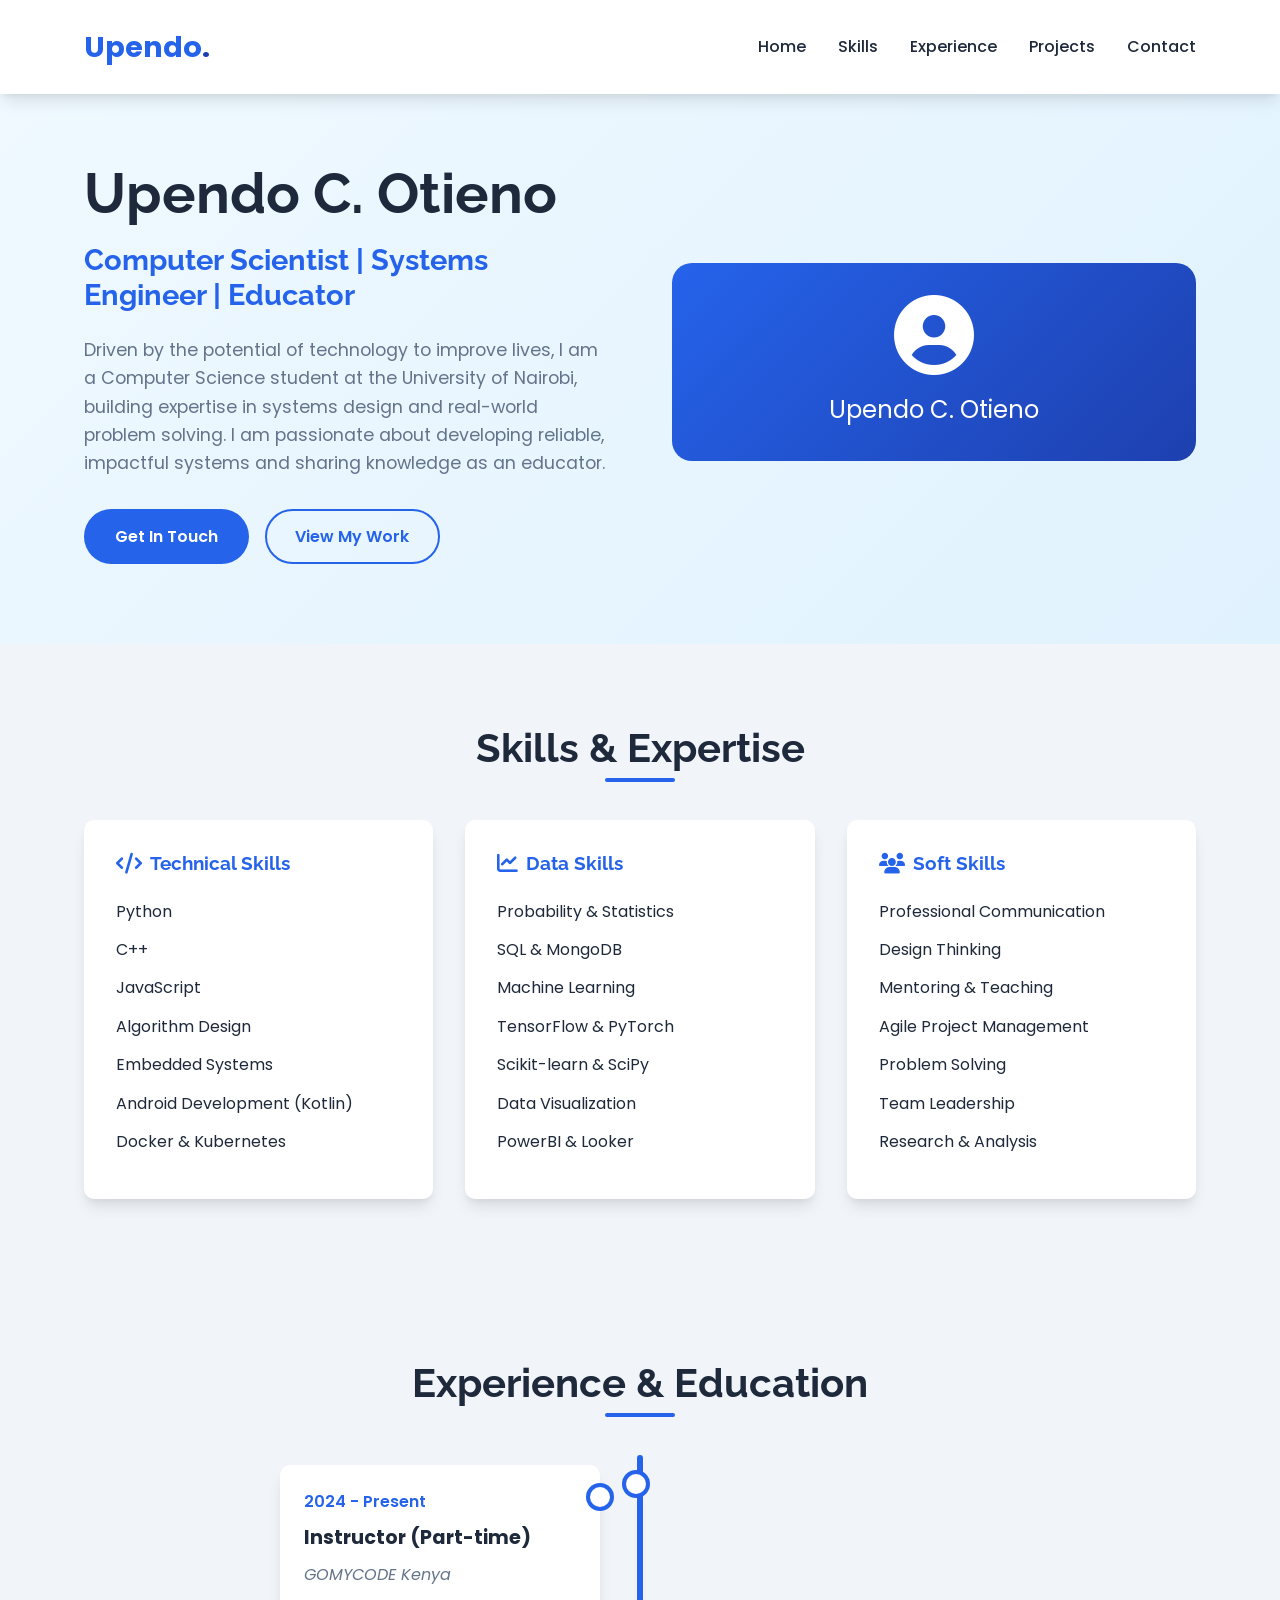
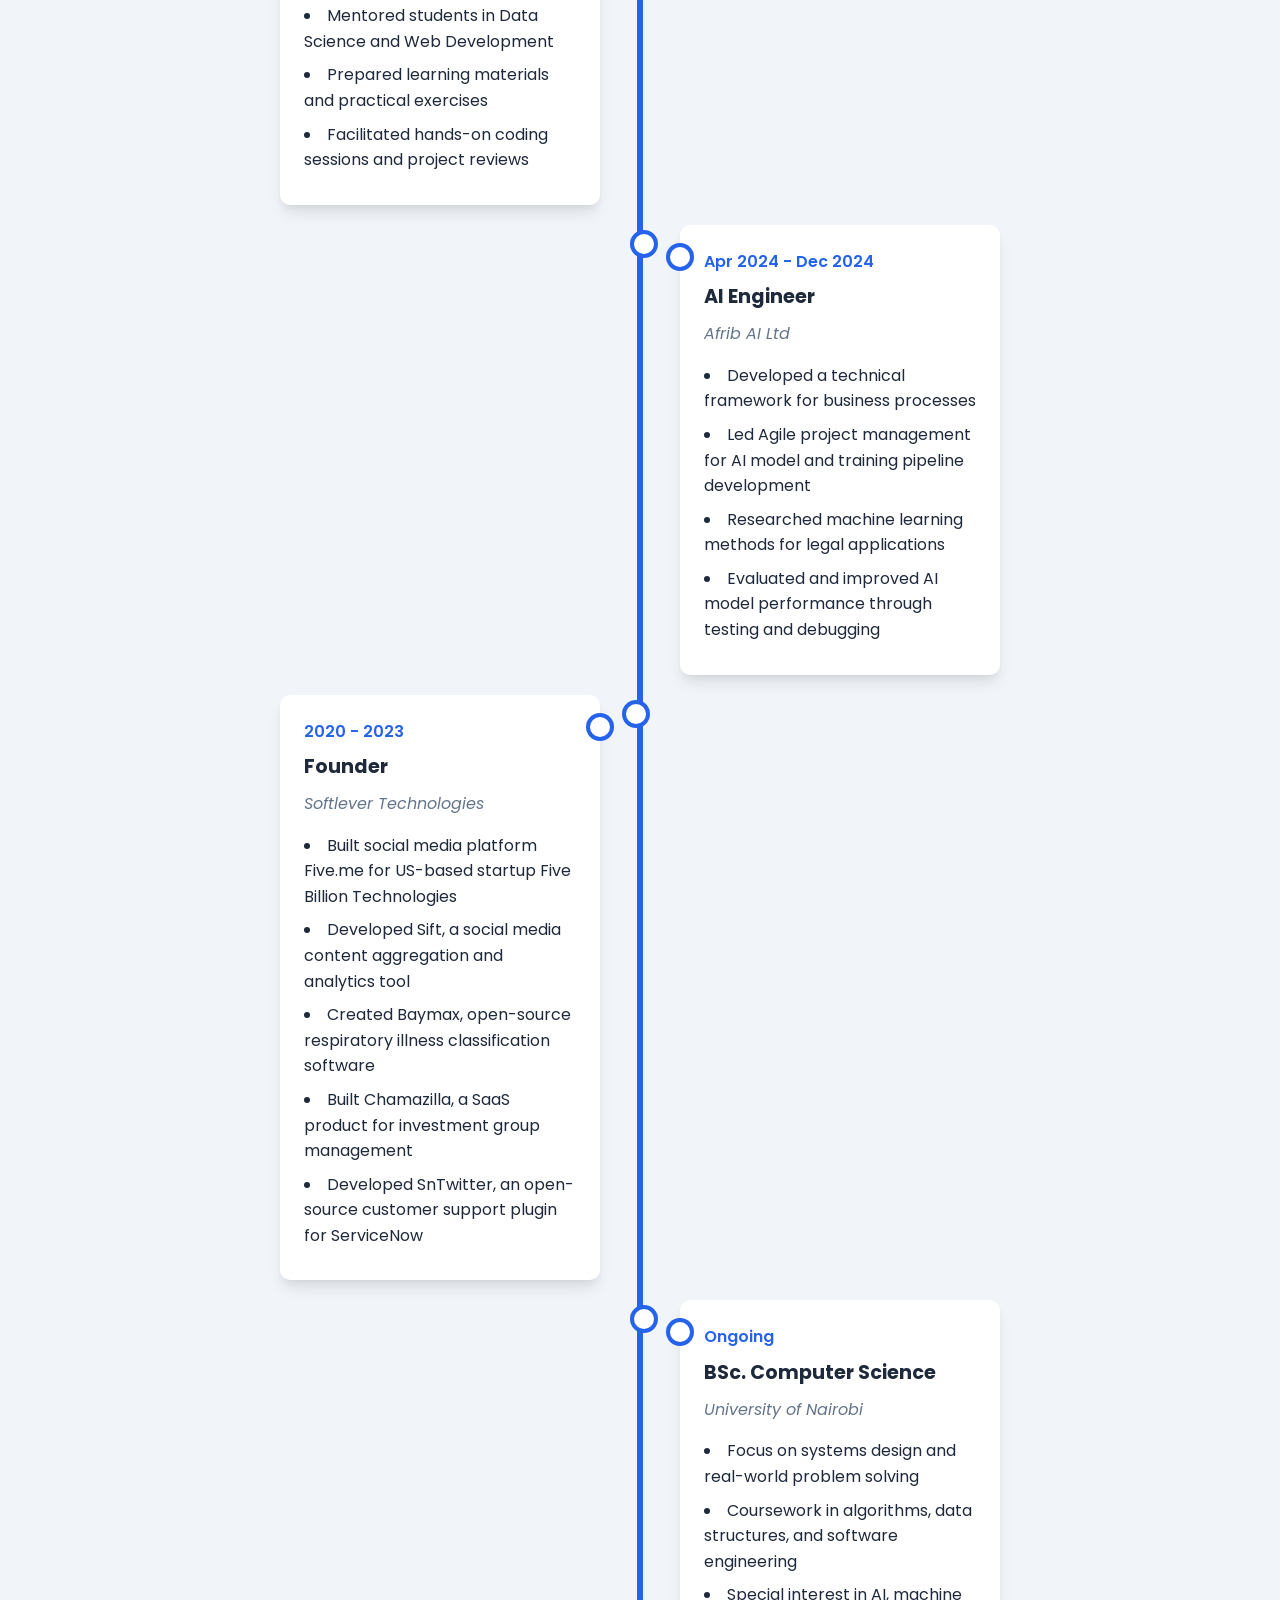
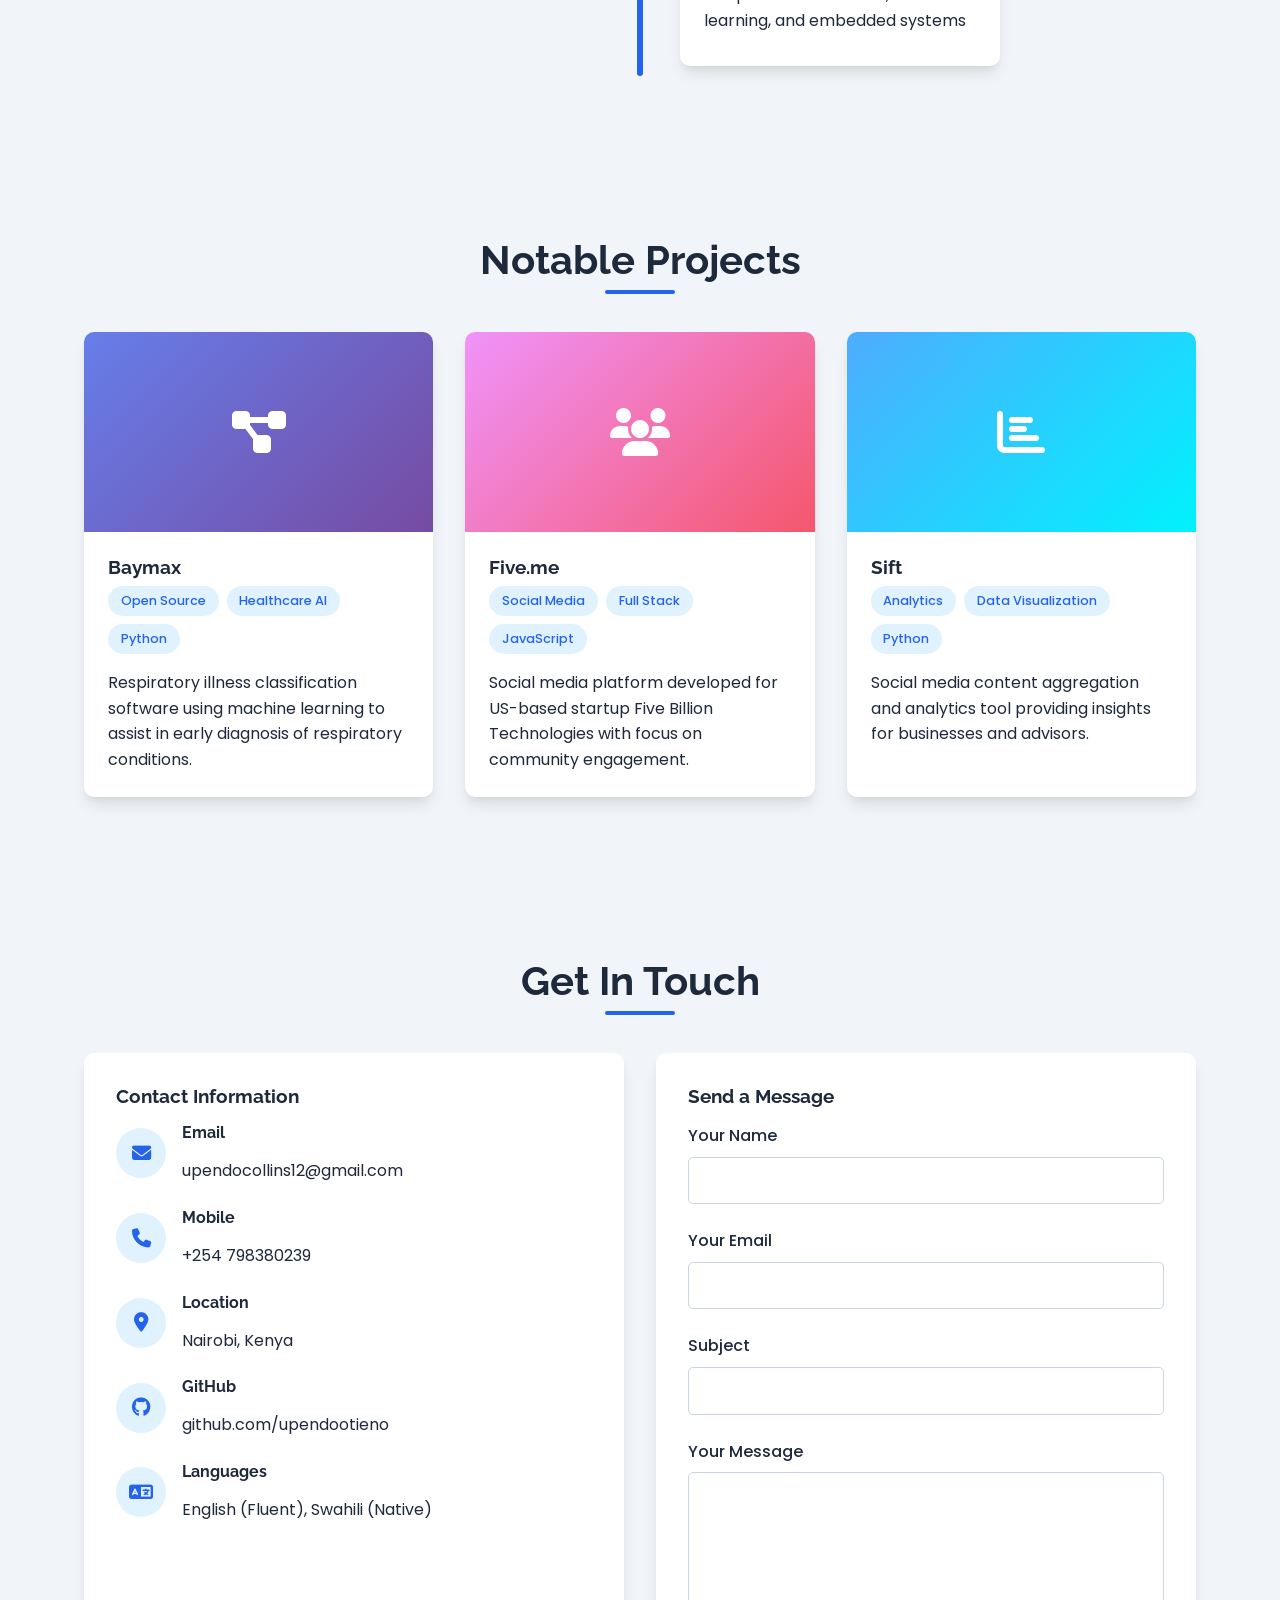
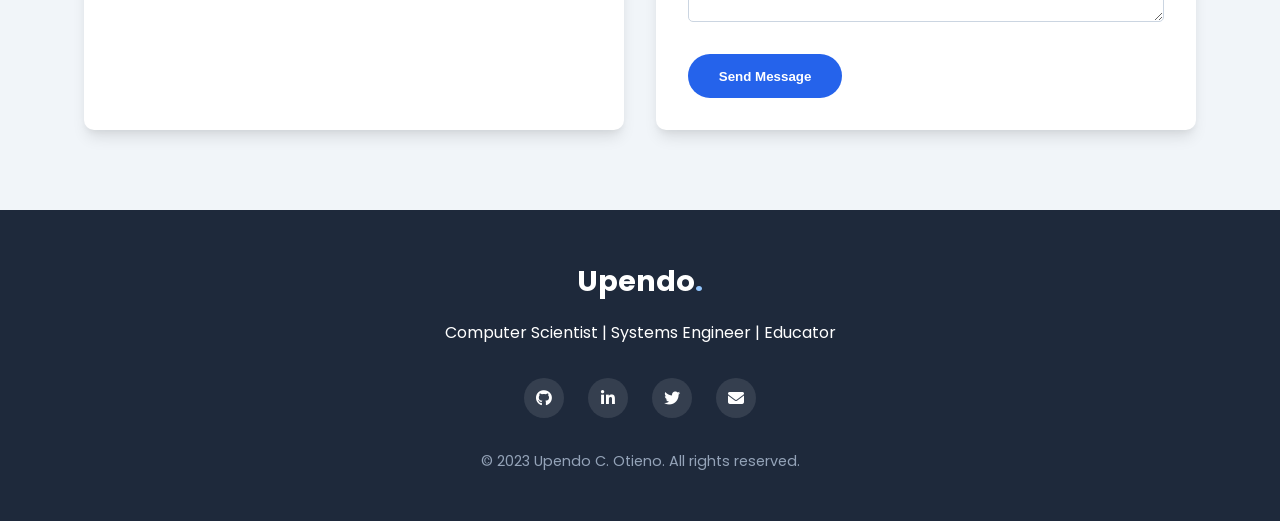
==== index.html @ 159f57a4 "added html, css, js" ====
<!DOCTYPE html>
<html lang="en">
<head>
    <meta charset="UTF-8">
    <meta name="viewport" content="width=device-width, initial-scale=1.0">
    <title>Upendo C. Otieno | Portfolio</title>
    <link rel="stylesheet" href="https://cdnjs.cloudflare.com/ajax/libs/font-awesome/6.4.0/css/all.min.css">
    <link href="https://fonts.googleapis.com/css2?family=Poppins:wght@300;400;500;600;700&family=Raleway:wght@400;500;700&display=swap" rel="stylesheet">
    <style>
        :root {
            --primary-color: #2563eb;
            --secondary-color: #1e40af;
            --accent-color: #3b82f6;
            --dark-color: #1e293b;
            --light-color: #f8fafc;
            --gray-color: #64748b;
            --success-color: #10b981;
            --shadow: 0 10px 15px -3px rgba(0, 0, 0, 0.1), 0 4px 6px -2px rgba(0, 0, 0, 0.05);
            --transition: all 0.3s ease;
        }
        
        * {
            margin: 0;
            padding: 0;
            box-sizing: border-box;
        }
        
        html {
            scroll-behavior: smooth;
        }
        
        body {
            font-family: 'Poppins', sans-serif;
            line-height: 1.6;
            color: var(--dark-color);
            background-color: #f1f5f9;
        }
        
        h1, h2, h3, h4 {
            font-family: 'Raleway', sans-serif;
            font-weight: 700;
            line-height: 1.2;
            margin-bottom: 1rem;
        }
        
        .container {
            width: 90%;
            max-width: 1200px;
            margin: 0 auto;
            padding: 0 20px;
        }
        
        /* Header & Navigation */
        header {
            background-color: white;
            box-shadow: var(--shadow);
            position: fixed;
            width: 100%;
            top: 0;
            z-index: 1000;
        }
        
        nav {
            display: flex;
            justify-content: space-between;
            align-items: center;
            padding: 1.5rem 0;
        }
        
        .logo {
            font-size: 1.8rem;
            font-weight: 700;
            color: var(--primary-color);
        }
        
        .logo span {
            color: var(--secondary-color);
        }
        
        .nav-links {
            display: flex;
            list-style: none;
        }
        
        .nav-links li {
            margin-left: 2rem;
        }
        
        .nav-links a {
            text-decoration: none;
            color: var(--dark-color);
            font-weight: 500;
            transition: var(--transition);
            position: relative;
        }
        
        .nav-links a:hover {
            color: var(--primary-color);
        }
        
        .nav-links a::after {
            content: '';
            position: absolute;
            width: 0;
            height: 2px;
            background: var(--primary-color);
            left: 0;
            bottom: -5px;
            transition: var(--transition);
        }
        
        .nav-links a:hover::after {
            width: 100%;
        }
        
        .mobile-menu-btn {
            display: none;
            font-size: 1.5rem;
            background: none;
            border: none;
            color: var(--dark-color);
            cursor: pointer;
        }
        
        /* Hero Section */
        .hero {
            padding: 10rem 0 5rem;
            background: linear-gradient(135deg, #f0f9ff 0%, #e0f2fe 100%);
            overflow: hidden;
        }
        
        .hero-content {
            display: grid;
            grid-template-columns: 1fr 1fr;
            gap: 4rem;
            align-items: center;
        }
        
        .hero-text h1 {
            font-size: 3.5rem;
            margin-bottom: 1rem;
            color: var(--dark-color);
        }
        
        .hero-text h2 {
            font-size: 1.8rem;
            color: var(--primary-color);
            margin-bottom: 1.5rem;
        }
        
        .hero-text p {
            font-size: 1.1rem;
            color: var(--gray-color);
            margin-bottom: 2rem;
        }
        
        .hero-image {
            position: relative;
        }
        
        .hero-image img {
            width: 100%;
            border-radius: 20px;
            box-shadow: var(--shadow);
        }
        
        .cta-buttons {
            display: flex;
            gap: 1rem;
            margin-top: 2rem;
        }
        
        .btn {
            display: inline-block;
            padding: 0.8rem 1.8rem;
            border-radius: 50px;
            font-weight: 600;
            text-decoration: none;
            transition: var(--transition);
            border: 2px solid transparent;
            cursor: pointer;
        }
        
        .btn-primary {
            background-color: var(--primary-color);
            color: white;
        }
        
        .btn-primary:hover {
            background-color: var(--secondary-color);
            transform: translateY(-3px);
            box-shadow: var(--shadow);
        }
        
        .btn-outline {
            background-color: transparent;
            color: var(--primary-color);
            border-color: var(--primary-color);
        }
        
        .btn-outline:hover {
            background-color: var(--primary-color);
            color: white;
            transform: translateY(-3px);
            box-shadow: var(--shadow);
        }
        
        /* Sections */
        section {
            padding: 5rem 0;
        }
        
        .section-title {
            text-align: center;
            margin-bottom: 3rem;
            font-size: 2.5rem;
            color: var(--dark-color);
            position: relative;
        }
        
        .section-title::after {
            content: '';
            position: absolute;
            width: 70px;
            height: 4px;
            background: var(--primary-color);
            bottom: -10px;
            left: 50%;
            transform: translateX(-50%);
            border-radius: 2px;
        }
        
        /* Skills Section */
        .skills-container {
            display: grid;
            grid-template-columns: repeat(auto-fill, minmax(300px, 1fr));
            gap: 2rem;
        }
        
        .skill-category {
            background-color: white;
            border-radius: 10px;
            padding: 2rem;
            box-shadow: var(--shadow);
            transition: var(--transition);
        }
        
        .skill-category:hover {
            transform: translateY(-10px);
        }
        
        .skill-category h3 {
            color: var(--primary-color);
            margin-bottom: 1.5rem;
            display: flex;
            align-items: center;
            gap: 0.5rem;
        }
        
        .skill-category h3 i {
            font-size: 1.3rem;
        }
        
        .skill-list {
            list-style: none;
        }
        
        .skill-list li {
            margin-bottom: 0.8rem;
            display: flex;
            align-items: center;
            gap: 0.5rem;
        }
        
        .skill-list li i {
            color: var(--success-color);
        }
        
        .skill-bar {
            height: 8px;
            background-color: #e2e8f0;
            border-radius: 4px;
            margin-top: 0.3rem;
            overflow: hidden;
        }
        
        .skill-progress {
            height: 100%;
            background-color: var(--primary-color);
            border-radius: 4px;
        }
        
        /* Experience & Education */
        .timeline {
            position: relative;
            max-width: 800px;
            margin: 0 auto;
        }
        
        .timeline::after {
            content: '';
            position: absolute;
            width: 6px;
            background-color: var(--primary-color);
            top: 0;
            bottom: 0;
            left: 50%;
            margin-left: -3px;
            border-radius: 3px;
        }
        
        .timeline-item {
            padding: 10px 40px;
            position: relative;
            width: 50%;
            box-sizing: border-box;
        }
        
        .timeline-item:nth-child(odd) {
            left: 0;
        }
        
        .timeline-item:nth-child(even) {
            left: 50%;
        }
        
        .timeline-content {
            padding: 1.5rem;
            background-color: white;
            border-radius: 10px;
            box-shadow: var(--shadow);
            position: relative;
        }
        
        .timeline-content::after {
            content: '';
            position: absolute;
            width: 20px;
            height: 20px;
            right: -10px;
            background-color: white;
            top: 22px;
            border-radius: 50%;
            z-index: 1;
            box-shadow: 0 0 0 4px var(--primary-color);
        }
        
        .timeline-item:nth-child(even) .timeline-content::after {
            left: -10px;
            right: auto;
        }
        
        .timeline-item::after {
            content: '';
            position: absolute;
            width: 20px;
            height: 20px;
            background-color: white;
            border: 4px solid var(--primary-color);
            border-radius: 50%;
            top: 15px;
            z-index: 1;
        }
        
        .timeline-item:nth-child(odd)::after {
            right: -10px;
        }
        
        .timeline-item:nth-child(even)::after {
            left: -10px;
        }
        
        .timeline-date {
            font-weight: 600;
            color: var(--primary-color);
            margin-bottom: 0.5rem;
        }
        
        .timeline-role {
            font-weight: 700;
            font-size: 1.2rem;
            margin-bottom: 0.5rem;
        }
        
        .timeline-company {
            color: var(--gray-color);
            margin-bottom: 1rem;
            font-style: italic;
        }
        
        .timeline-description {
            list-style-position: inside;
        }
        
        .timeline-description li {
            margin-bottom: 0.5rem;
        }
        
        /* Projects Section */
        .projects-container {
            display: grid;
            grid-template-columns: repeat(auto-fill, minmax(300px, 1fr));
            gap: 2rem;
        }
        
        .project-card {
            background-color: white;
            border-radius: 10px;
            overflow: hidden;
            box-shadow: var(--shadow);
            transition: var(--transition);
        }
        
        .project-card:hover {
            transform: translateY(-10px);
        }
        
        .project-image {
            height: 200px;
            background-color: var(--primary-color);
            display: flex;
            align-items: center;
            justify-content: center;
            color: white;
            font-size: 3rem;
        }
        
        .project-info {
            padding: 1.5rem;
        }
        
        .project-info h3 {
            color: var(--dark-color);
            margin-bottom: 0.5rem;
        }
        
        .project-tags {
            display: flex;
            flex-wrap: wrap;
            gap: 0.5rem;
            margin-bottom: 1rem;
        }
        
        .project-tag {
            background-color: #e0f2fe;
            color: var(--primary-color);
            padding: 0.3rem 0.8rem;
            border-radius: 20px;
            font-size: 0.8rem;
            font-weight: 500;
        }
        
        /* Contact Section */
        .contact-container {
            display: grid;
            grid-template-columns: repeat(auto-fit, minmax(250px, 1fr));
            gap: 2rem;
        }
        
        .contact-info {
            background-color: white;
            border-radius: 10px;
            padding: 2rem;
            box-shadow: var(--shadow);
        }
        
        .contact-item {
            display: flex;
            align-items: center;
            gap: 1rem;
            margin-bottom: 1.5rem;
        }
        
        .contact-icon {
            width: 50px;
            height: 50px;
            background-color: #e0f2fe;
            border-radius: 50%;
            display: flex;
            align-items: center;
            justify-content: center;
            color: var(--primary-color);
            font-size: 1.2rem;
        }
        
        .contact-form {
            background-color: white;
            border-radius: 10px;
            padding: 2rem;
            box-shadow: var(--shadow);
        }
        
        .form-group {
            margin-bottom: 1.5rem;
        }
        
        .form-group label {
            display: block;
            margin-bottom: 0.5rem;
            font-weight: 500;
        }
        
        .form-group input, .form-group textarea {
            width: 100%;
            padding: 0.8rem;
            border: 1px solid #cbd5e1;
            border-radius: 5px;
            font-family: 'Poppins', sans-serif;
        }
        
        .form-group textarea {
            min-height: 150px;
            resize: vertical;
        }
        
        /* Footer */
        footer {
            background-color: var(--dark-color);
            color: white;
            padding: 3rem 0;
            text-align: center;
        }
        
        .social-links {
            display: flex;
            justify-content: center;
            gap: 1.5rem;
            margin: 2rem 0;
        }
        
        .social-links a {
            display: flex;
            align-items: center;
            justify-content: center;
            width: 40px;
            height: 40px;
            background-color: rgba(255, 255, 255, 0.1);
            border-radius: 50%;
            color: white;
            text-decoration: none;
            transition: var(--transition);
        }
        
        .social-links a:hover {
            background-color: var(--primary-color);
            transform: translateY(-3px);
        }
        
        .copyright {
            color: #94a3b8;
            font-size: 0.9rem;
        }
        
        /* Responsive Design */
        @media (max-width: 992px) {
            .hero-content {
                grid-template-columns: 1fr;
                text-align: center;
            }
            
            .hero-text h1 {
                font-size: 2.8rem;
            }
            
            .timeline::after {
                left: 31px;
            }
            
            .timeline-item {
                width: 100%;
                padding-left: 70px;
                padding-right: 25px;
            }
            
            .timeline-item:nth-child(even) {
                left: 0;
            }
            
            .timeline-item::after {
                left: 20px;
            }
            
            .timeline-item:nth-child(odd)::after, 
            .timeline-item:nth-child(even)::after {
                left: 20px;
            }
            
            .timeline-content::after {
                left: -10px;
                right: auto;
            }
        }
        
        @media (max-width: 768px) {
            .nav-links {
                position: fixed;
                top: 70px;
                left: -100%;
                width: 100%;
                flex-direction: column;
                background-color: white;
                text-align: center;
                transition: var(--transition);
                box-shadow: var(--shadow);
                padding: 2rem 0;
            }
            
            .nav-links.active {
                left: 0;
            }
            
            .nav-links li {
                margin: 1rem 0;
            }
            
            .mobile-menu-btn {
                display: block;
            }
            
            .hero-text h1 {
                font-size: 2.2rem;
            }
            
            .hero-text h2 {
                font-size: 1.5rem;
            }
            
            .section-title {
                font-size: 2rem;
            }
            
            .cta-buttons {
                flex-direction: column;
                align-items: center;
            }
            
            .btn {
                width: 100%;
                max-width: 250px;
                text-align: center;
            }
        }
        
        @media (max-width: 576px) {
            .hero {
                padding: 8rem 0 3rem;
            }
            
            section {
                padding: 3rem 0;
            }
        }
    </style>
</head>
<body>
    <!-- Header & Navigation -->
    <header>
        <div class="container">
            <nav>
                <div class="logo">Upendo<span>.</span></div>
                <ul class="nav-links">
                    <li><a href="#home">Home</a></li>
                    <li><a href="#skills">Skills</a></li>
                    <li><a href="#experience">Experience</a></li>
                    <li><a href="#projects">Projects</a></li>
                    <li><a href="#contact">Contact</a></li>
                </ul>
                <button class="mobile-menu-btn">
                    <i class="fas fa-bars"></i>
                </button>
            </nav>
        </div>
    </header>

    <!-- Hero Section -->
    <section id="home" class="hero">
        <div class="container">
            <div class="hero-content">
                <div class="hero-text">
                    <h1>Upendo C. Otieno</h1>
                    <h2>Computer Scientist | Systems Engineer | Educator</h2>
                    <p>Driven by the potential of technology to improve lives, I am a Computer Science student at the University of Nairobi, building expertise in systems design and real-world problem solving. I am passionate about developing reliable, impactful systems and sharing knowledge as an educator.</p>
                    <div class="cta-buttons">
                        <a href="#contact" class="btn btn-primary">Get In Touch</a>
                        <a href="#projects" class="btn btn-outline">View My Work</a>
                    </div>
                </div>
                <div class="hero-image">
                    <!-- Placeholder for profile image - in a real site, you'd add your photo here -->
                    <div style="background: linear-gradient(135deg, var(--primary-color), var(--secondary-color)); height: 100%; border-radius: 20px; display: flex; align-items: center; justify-content: center; color: white; font-size: 1.5rem;">
                        <div style="text-align: center; padding: 2rem;">
                            <i class="fas fa-user-circle" style="font-size: 5rem; margin-bottom: 1rem;"></i>
                            <p>Upendo C. Otieno</p>
                        </div>
                    </div>
                </div>
            </div>
        </div>
    </section>

    <!-- Skills Section -->
    <section id="skills" class="skills">
        <div class="container">
            <h2 class="section-title">Skills & Expertise</h2>
            <div class="skills-container">
                <div class="skill-category">
                    <h3><i class="fas fa-code"></i> Technical Skills</h3>
                    <ul class="skill-list">
                        <li>Python <div class="skill-bar"><div class="skill-progress" style="width: 95%"></div></div></li>
                        <li>C++ <div class="skill-bar"><div class="skill-progress" style="width: 90%"></div></div></li>
                        <li>JavaScript <div class="skill-bar"><div class="skill-progress" style="width: 85%"></div></div></li>
                        <li>Algorithm Design <div class="skill-bar"><div class="skill-progress" style="width: 92%"></div></div></li>
                        <li>Embedded Systems <div class="skill-bar"><div class="skill-progress" style="width: 88%"></div></div></li>
                        <li>Android Development (Kotlin) <div class="skill-bar"><div class="skill-progress" style="width: 80%"></div></div></li>
                        <li>Docker & Kubernetes <div class="skill-bar"><div class="skill-progress" style="width: 85%"></div></div></li>
                    </ul>
                </div>
                <div class="skill-category">
                    <h3><i class="fas fa-chart-line"></i> Data Skills</h3>
                    <ul class="skill-list">
                        <li>Probability & Statistics <div class="skill-bar"><div class="skill-progress" style="width: 90%"></div></div></li>
                        <li>SQL & MongoDB <div class="skill-bar"><div class="skill-progress" style="width: 92%"></div></div></li>
                        <li>Machine Learning <div class="skill-bar"><div class="skill-progress" style="width: 88%"></div></div></li>
                        <li>TensorFlow & PyTorch <div class="skill-bar"><div class="skill-progress" style="width: 85%"></div></div></li>
                        <li>Scikit-learn & SciPy <div class="skill-bar"><div class="skill-progress" style="width: 90%"></div></div></li>
                        <li>Data Visualization <div class="skill-bar"><div class="skill-progress" style="width: 87%"></div></div></li>
                        <li>PowerBI & Looker <div class="skill-bar"><div class="skill-progress" style="width: 82%"></div></div></li>
                    </ul>
                </div>
                <div class="skill-category">
                    <h3><i class="fas fa-users"></i> Soft Skills</h3>
                    <ul class="skill-list">
                        <li>Professional Communication <div class="skill-bar"><div class="skill-progress" style="width: 95%"></div></div></li>
                        <li>Design Thinking <div class="skill-bar"><div class="skill-progress" style="width: 90%"></div></div></li>
                        <li>Mentoring & Teaching <div class="skill-bar"><div class="skill-progress" style="width: 94%"></div></div></li>
                        <li>Agile Project Management <div class="skill-bar"><div class="skill-progress" style="width: 88%"></div></div></li>
                        <li>Problem Solving <div class="skill-bar"><div class="skill-progress" style="width: 96%"></div></div></li>
                        <li>Team Leadership <div class="skill-bar"><div class="skill-progress" style="width: 85%"></div></div></li>
                        <li>Research & Analysis <div class="skill-bar"><div class="skill-progress" style="width: 92%"></div></div></li>
                    </ul>
                </div>
            </div>
        </div>
    </section>

    <!-- Experience Section -->
    <section id="experience" class="experience">
        <div class="container">
            <h2 class="section-title">Experience & Education</h2>
            <div class="timeline">
                <div class="timeline-item">
                    <div class="timeline-content">
                        <div class="timeline-date">2024 - Present</div>
                        <div class="timeline-role">Instructor (Part-time)</div>
                        <div class="timeline-company">GOMYCODE Kenya</div>
                        <ul class="timeline-description">
                            <li>Mentored students in Data Science and Web Development</li>
                            <li>Prepared learning materials and practical exercises</li>
                            <li>Facilitated hands-on coding sessions and project reviews</li>
                        </ul>
                    </div>
                </div>
                <div class="timeline-item">
                    <div class="timeline-content">
                        <div class="timeline-date">Apr 2024 - Dec 2024</div>
                        <div class="timeline-role">AI Engineer</div>
                        <div class="timeline-company">Afrib AI Ltd</div>
                        <ul class="timeline-description">
                            <li>Developed a technical framework for business processes</li>
                            <li>Led Agile project management for AI model and training pipeline development</li>
                            <li>Researched machine learning methods for legal applications</li>
                            <li>Evaluated and improved AI model performance through testing and debugging</li>
                        </ul>
                    </div>
                </div>
                <div class="timeline-item">
                    <div class="timeline-content">
                        <div class="timeline-date">2020 - 2023</div>
                        <div class="timeline-role">Founder</div>
                        <div class="timeline-company">Softlever Technologies</div>
                        <ul class="timeline-description">
                            <li>Built social media platform Five.me for US-based startup Five Billion Technologies</li>
                            <li>Developed Sift, a social media content aggregation and analytics tool</li>
                            <li>Created Baymax, open-source respiratory illness classification software</li>
                            <li>Built Chamazilla, a SaaS product for investment group management</li>
                            <li>Developed SnTwitter, an open-source customer support plugin for ServiceNow</li>
                        </ul>
                    </div>
                </div>
                <div class="timeline-item">
                    <div class="timeline-content">
                        <div class="timeline-date">Ongoing</div>
                        <div class="timeline-role">BSc. Computer Science</div>
                        <div class="timeline-company">University of Nairobi</div>
                        <ul class="timeline-description">
                            <li>Focus on systems design and real-world problem solving</li>
                            <li>Coursework in algorithms, data structures, and software engineering</li>
                            <li>Special interest in AI, machine learning, and embedded systems</li>
                        </ul>
                    </div>
                </div>
            </div>
        </div>
    </section>

    <!-- Projects Section -->
    <section id="projects" class="projects">
        <div class="container">
            <h2 class="section-title">Notable Projects</h2>
            <div class="projects-container">
                <div class="project-card">
                    <div class="project-image" style="background: linear-gradient(135deg, #667eea 0%, #764ba2 100%);">
                        <i class="fas fa-project-diagram"></i>
                    </div>
                    <div class="project-info">
                        <h3>Baymax</h3>
                        <div class="project-tags">
                            <span class="project-tag">Open Source</span>
                            <span class="project-tag">Healthcare AI</span>
                            <span class="project-tag">Python</span>
                        </div>
                        <p>Respiratory illness classification software using machine learning to assist in early diagnosis of respiratory conditions.</p>
                    </div>
                </div>
                <div class="project-card">
                    <div class="project-image" style="background: linear-gradient(135deg, #f093fb 0%, #f5576c 100%);">
                        <i class="fas fa-users"></i>
                    </div>
                    <div class="project-info">
                        <h3>Five.me</h3>
                        <div class="project-tags">
                            <span class="project-tag">Social Media</span>
                            <span class="project-tag">Full Stack</span>
                            <span class="project-tag">JavaScript</span>
                        </div>
                        <p>Social media platform developed for US-based startup Five Billion Technologies with focus on community engagement.</p>
                    </div>
                </div>
                <div class="project-card">
                    <div class="project-image" style="background: linear-gradient(135deg, #4facfe 0%, #00f2fe 100%);">
                        <i class="fas fa-chart-bar"></i>
                    </div>
                    <div class="project-info">
                        <h3>Sift</h3>
                        <div class="project-tags">
                            <span class="project-tag">Analytics</span>
                            <span class="project-tag">Data Visualization</span>
                            <span class="project-tag">Python</span>
                        </div>
                        <p>Social media content aggregation and analytics tool providing insights for businesses and advisors.</p>
                    </div>
                </div>
            </div>
        </div>
    </section>

    <!-- Contact Section -->
    <section id="contact" class="contact">
        <div class="container">
            <h2 class="section-title">Get In Touch</h2>
            <div class="contact-container">
                <div class="contact-info">
                    <h3>Contact Information</h3>
                    <div class="contact-item">
                        <div class="contact-icon">
                            <i class="fas fa-envelope"></i>
                        </div>
                        <div>
                            <h4>Email</h4>
                            <p>upendocollins12@gmail.com</p>
                        </div>
                    </div>
                    <div class="contact-item">
                        <div class="contact-icon">
                            <i class="fas fa-phone"></i>
                        </div>
                        <div>
                            <h4>Mobile</h4>
                            <p>+254 798380239</p>
                        </div>
                    </div>
                    <div class="contact-item">
                        <div class="contact-icon">
                            <i class="fas fa-map-marker-alt"></i>
                        </div>
                        <div>
                            <h4>Location</h4>
                            <p>Nairobi, Kenya</p>
                        </div>
                    </div>
                    <div class="contact-item">
                        <div class="contact-icon">
                            <i class="fab fa-github"></i>
                        </div>
                        <div>
                            <h4>GitHub</h4>
                            <p>github.com/upendootieno</p>
                        </div>
                    </div>
                    <div class="contact-item">
                        <div class="contact-icon">
                            <i class="fas fa-language"></i>
                        </div>
                        <div>
                            <h4>Languages</h4>
                            <p>English (Fluent), Swahili (Native)</p>
                        </div>
                    </div>
                </div>
                <div class="contact-form">
                    <h3>Send a Message</h3>
                    <form id="messageForm">
                        <div class="form-group">
                            <label for="name">Your Name</label>
                            <input type="text" id="name" required>
                        </div>
                        <div class="form-group">
                            <label for="email">Your Email</label>
                            <input type="email" id="email" required>
                        </div>
                        <div class="form-group">
                            <label for="subject">Subject</label>
                            <input type="text" id="subject" required>
                        </div>
                        <div class="form-group">
                            <label for="message">Your Message</label>
                            <textarea id="message" required></textarea>
                        </div>
                        <button type="submit" class="btn btn-primary">Send Message</button>
                    </form>
                </div>
            </div>
        </div>
    </section>

    <!-- Footer -->
    <footer>
        <div class="container">
            <div class="logo" style="color: white; margin-bottom: 1rem;">Upendo<span style="color: #93c5fd;">.</span></div>
            <p>Computer Scientist | Systems Engineer | Educator</p>
            <div class="social-links">
                <a href="https://github.com/upendootieno" target="_blank"><i class="fab fa-github"></i></a>
                <a href="#" target="_blank"><i class="fab fa-linkedin-in"></i></a>
                <a href="#" target="_blank"><i class="fab fa-twitter"></i></a>
                <a href="mailto:upendocollins12@gmail.com"><i class="fas fa-envelope"></i></a>
            </div>
            <p class="copyright">&copy; 2023 Upendo C. Otieno. All rights reserved.</p>
        </div>
    </footer>

    <script>
        // Mobile menu toggle
        const mobileMenuBtn = document.querySelector('.mobile-menu-btn');
        const navLinks = document.querySelector('.nav-links');
        
        mobileMenuBtn.addEventListener('click', () => {
            navLinks.classList.toggle('active');
            mobileMenuBtn.innerHTML = navLinks.classList.contains('active') 
                ? '<i class="fas fa-times"></i>' 
                : '<i class="fas fa-bars"></i>';
        });
        
        // Close mobile menu when clicking on a link
        document.querySelectorAll('.nav-links a').forEach(link => {
            link.addEventListener('click', () => {
                navLinks.classList.remove('active');
                mobileMenuBtn.innerHTML = '<i class="fas fa-bars"></i>';
            });
        });
        
        // Form submission handling
        const messageForm = document.getElementById('messageForm');
        messageForm.addEventListener('submit', function(e) {
            e.preventDefault();
            
            // Get form values
            const name = document.getElementById('name').value;
            const email = document.getElementById('email').value;
            const subject = document.getElementById('subject').value;
            const message = document.getElementById('message').value;
            
            // In a real implementation, you would send this data to a server
            // For demo purposes, we'll just show an alert
            alert(`Thank you, ${name}! Your message has been received. I'll get back to you at ${email} as soon as possible.`);
            
            // Reset form
            messageForm.reset();
        });
        
        // Smooth scrolling for anchor links
        document.querySelectorAll('a[href^="#"]').forEach(anchor => {
            anchor.addEventListener('click', function(e) {
                e.preventDefault();
                
                const targetId = this.getAttribute('href');
                if(targetId === '#') return;
                
                const targetElement = document.querySelector(targetId);
                if(targetElement) {
                    window.scrollTo({
                        top: targetElement.offsetTop - 80,
                        behavior: 'smooth'
                    });
                }
            });
        });
        
        // Add active class to nav links based on scroll position
        window.addEventListener('scroll', () => {
            const sections = document.querySelectorAll('section');
            const navLinks = document.querySelectorAll('.nav-links a');
            
            let current = '';
            sections.forEach(section => {
                const sectionTop = section.offsetTop;
                const sectionHeight = section.clientHeight;
                if(scrollY >= (sectionTop - 100)) {
                    current = section.getAttribute('id');
                }
            });
            
            navLinks.forEach(link => {
                link.classList.remove('active');
                if(link.getAttribute('href') === `#${current}`) {
                    link.classList.add('active');
                }
            });
        });
        
        // Skill bars animation on scroll
        const skillBars = document.querySelectorAll('.skill-progress');
        
        const animateSkillBars = () => {
            skillBars.forEach(bar => {
                const width = bar.style.width;
                bar.style.width = '0';
                
                setTimeout(() => {
                    bar.style.transition = 'width 1.5s ease-in-out';
                    bar.style.width = width;
                }, 200);
            });
        };
        
        // Intersection Observer for skill bars animation
        const skillsSection = document.querySelector('.skills');
        const observerOptions = {
            threshold: 0.3
        };
        
        const observer = new IntersectionObserver((entries) => {
            entries.forEach(entry => {
                if(entry.isIntersecting) {
                    animateSkillBars();
                    observer.unobserve(entry.target);
                }
            });
        }, observerOptions);
        
        if(skillsSection) {
            observer.observe(skillsSection);
        }
    </script>
</body>
</html>
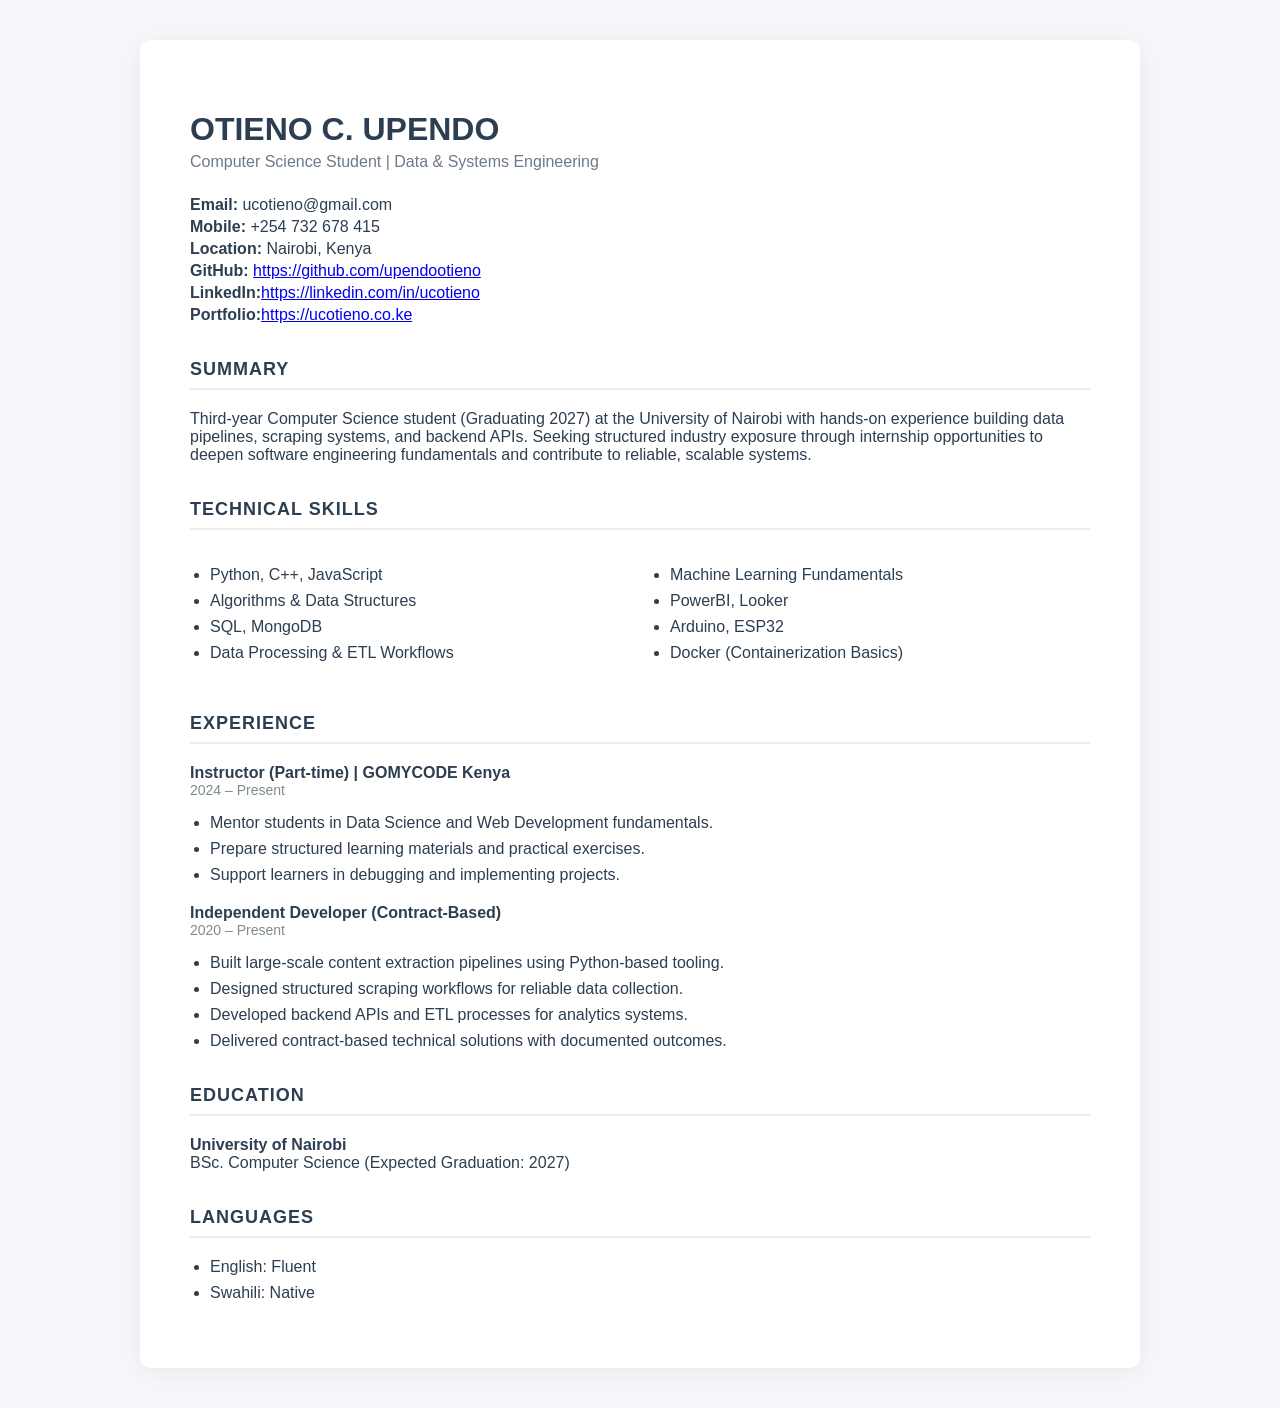
==== commit 2316ed63: "add static resume" ====
--- a/index.html
+++ b/index.html
@@ -2,1064 +2,172 @@
 <html lang="en">
 <head>
     <meta charset="UTF-8">
+    <title>Otieno C. Upendo - Resume</title>
     <meta name="viewport" content="width=device-width, initial-scale=1.0">
-    <title>Upendo C. Otieno | Portfolio</title>
-    <link rel="stylesheet" href="https://cdnjs.cloudflare.com/ajax/libs/font-awesome/6.4.0/css/all.min.css">
-    <link href="https://fonts.googleapis.com/css2?family=Poppins:wght@300;400;500;600;700&family=Raleway:wght@400;500;700&display=swap" rel="stylesheet">
     <style>
-        :root {
-            --primary-color: #2563eb;
-            --secondary-color: #1e40af;
-            --accent-color: #3b82f6;
-            --dark-color: #1e293b;
-            --light-color: #f8fafc;
-            --gray-color: #64748b;
-            --success-color: #10b981;
-            --shadow: 0 10px 15px -3px rgba(0, 0, 0, 0.1), 0 4px 6px -2px rgba(0, 0, 0, 0.05);
-            --transition: all 0.3s ease;
-        }
-        
-        * {
+        body {
+            font-family: 'Segoe UI', Tahoma, Geneva, Verdana, sans-serif;
             margin: 0;
             padding: 0;
-            box-sizing: border-box;
+            background-color: #f4f6f9;
+            color: #2c3e50;
         }
-        
-        html {
-            scroll-behavior: smooth;
+
+        .container {
+            max-width: 900px;
+            margin: 40px auto;
+            background: #ffffff;
+            padding: 50px;
+            box-shadow: 0 4px 20px rgba(0,0,0,0.05);
+            border-radius: 10px;
         }
-        
-        body {
-            font-family: 'Poppins', sans-serif;
-            line-height: 1.6;
-            color: var(--dark-color);
-            background-color: #f1f5f9;
+
+        h1 {
+            margin-bottom: 5px;
+            font-size: 32px;
         }
-        
-        h1, h2, h3, h4 {
-            font-family: 'Raleway', sans-serif;
-            font-weight: 700;
-            line-height: 1.2;
-            margin-bottom: 1rem;
+
+        .subtitle {
+            color: #6c7a89;
+            margin-bottom: 25px;
+            font-weight: 500;
         }
-        
-        .container {
-            width: 90%;
-            max-width: 1200px;
-            margin: 0 auto;
-            padding: 0 20px;
+
+        h2 {
+            border-bottom: 2px solid #eaecef;
+            padding-bottom: 8px;
+            margin-top: 35px;
+            font-size: 18px;
+            letter-spacing: 1px;
         }
-        
-        /* Header & Navigation */
-        header {
-            background-color: white;
-            box-shadow: var(--shadow);
-            position: fixed;
-            width: 100%;
-            top: 0;
-            z-index: 1000;
+
+        ul {
+            padding-left: 20px;
         }
-        
-        nav {
-            display: flex;
-            justify-content: space-between;
-            align-items: center;
-            padding: 1.5rem 0;
+
+        li {
+            margin-bottom: 8px;
         }
-        
-        .logo {
-            font-size: 1.8rem;
-            font-weight: 700;
-            color: var(--primary-color);
+
+        .section {
+            margin-top: 20px;
         }
-        
-        .logo span {
-            color: var(--secondary-color);
+
+        .contact p {
+            margin: 4px 0;
         }
-        
-        .nav-links {
-            display: flex;
-            list-style: none;
+
+        .experience-item {
+            margin-bottom: 20px;
         }
-        
-        .nav-links li {
-            margin-left: 2rem;
+
+        .experience-title {
+            font-weight: 600;
         }
-        
-        .nav-links a {
-            text-decoration: none;
-            color: var(--dark-color);
-            font-weight: 500;
-            transition: var(--transition);
-            position: relative;
+
+        .experience-meta {
+            color: #7f8c8d;
+            font-size: 14px;
+            margin-bottom: 8px;
         }
-        
-        .nav-links a:hover {
-            color: var(--primary-color);
-        }
-        
-        .nav-links a::after {
-            content: '';
-            position: absolute;
-            width: 0;
-            height: 2px;
-            background: var(--primary-color);
-            left: 0;
-            bottom: -5px;
-            transition: var(--transition);
-        }
-        
-        .nav-links a:hover::after {
-            width: 100%;
-        }
-        
-        .mobile-menu-btn {
-            display: none;
-            font-size: 1.5rem;
-            background: none;
-            border: none;
-            color: var(--dark-color);
-            cursor: pointer;
-        }
-        
-        /* Hero Section */
-        .hero {
-            padding: 10rem 0 5rem;
-            background: linear-gradient(135deg, #f0f9ff 0%, #e0f2fe 100%);
-            overflow: hidden;
-        }
-        
-        .hero-content {
+
+        .skills-grid {
             display: grid;
             grid-template-columns: 1fr 1fr;
-            gap: 4rem;
-            align-items: center;
+            gap: 20px;
         }
-        
-        .hero-text h1 {
-            font-size: 3.5rem;
-            margin-bottom: 1rem;
-            color: var(--dark-color);
-        }
-        
-        .hero-text h2 {
-            font-size: 1.8rem;
-            color: var(--primary-color);
-            margin-bottom: 1.5rem;
-        }
-        
-        .hero-text p {
-            font-size: 1.1rem;
-            color: var(--gray-color);
-            margin-bottom: 2rem;
-        }
-        
-        .hero-image {
-            position: relative;
-        }
-        
-        .hero-image img {
-            width: 100%;
-            border-radius: 20px;
-            box-shadow: var(--shadow);
-        }
-        
-        .cta-buttons {
-            display: flex;
-            gap: 1rem;
-            margin-top: 2rem;
-        }
-        
-        .btn {
-            display: inline-block;
-            padding: 0.8rem 1.8rem;
-            border-radius: 50px;
-            font-weight: 600;
-            text-decoration: none;
-            transition: var(--transition);
-            border: 2px solid transparent;
-            cursor: pointer;
-        }
-        
-        .btn-primary {
-            background-color: var(--primary-color);
-            color: white;
-        }
-        
-        .btn-primary:hover {
-            background-color: var(--secondary-color);
-            transform: translateY(-3px);
-            box-shadow: var(--shadow);
-        }
-        
-        .btn-outline {
-            background-color: transparent;
-            color: var(--primary-color);
-            border-color: var(--primary-color);
-        }
-        
-        .btn-outline:hover {
-            background-color: var(--primary-color);
-            color: white;
-            transform: translateY(-3px);
-            box-shadow: var(--shadow);
-        }
-        
-        /* Sections */
-        section {
-            padding: 5rem 0;
-        }
-        
-        .section-title {
-            text-align: center;
-            margin-bottom: 3rem;
-            font-size: 2.5rem;
-            color: var(--dark-color);
-            position: relative;
-        }
-        
-        .section-title::after {
-            content: '';
-            position: absolute;
-            width: 70px;
-            height: 4px;
-            background: var(--primary-color);
-            bottom: -10px;
-            left: 50%;
-            transform: translateX(-50%);
-            border-radius: 2px;
-        }
-        
-        /* Skills Section */
-        .skills-container {
-            display: grid;
-            grid-template-columns: repeat(auto-fill, minmax(300px, 1fr));
-            gap: 2rem;
-        }
-        
-        .skill-category {
-            background-color: white;
-            border-radius: 10px;
-            padding: 2rem;
-            box-shadow: var(--shadow);
-            transition: var(--transition);
-        }
-        
-        .skill-category:hover {
-            transform: translateY(-10px);
-        }
-        
-        .skill-category h3 {
-            color: var(--primary-color);
-            margin-bottom: 1.5rem;
-            display: flex;
-            align-items: center;
-            gap: 0.5rem;
-        }
-        
-        .skill-category h3 i {
-            font-size: 1.3rem;
-        }
-        
-        .skill-list {
-            list-style: none;
-        }
-        
-        .skill-list li {
-            margin-bottom: 0.8rem;
-            display: flex;
-            align-items: center;
-            gap: 0.5rem;
-        }
-        
-        .skill-list li i {
-            color: var(--success-color);
-        }
-        
-        .skill-bar {
-            height: 8px;
-            background-color: #e2e8f0;
-            border-radius: 4px;
-            margin-top: 0.3rem;
-            overflow: hidden;
-        }
-        
-        .skill-progress {
-            height: 100%;
-            background-color: var(--primary-color);
-            border-radius: 4px;
-        }
-        
-        /* Experience & Education */
-        .timeline {
-            position: relative;
-            max-width: 800px;
-            margin: 0 auto;
-        }
-        
-        .timeline::after {
-            content: '';
-            position: absolute;
-            width: 6px;
-            background-color: var(--primary-color);
-            top: 0;
-            bottom: 0;
-            left: 50%;
-            margin-left: -3px;
-            border-radius: 3px;
-        }
-        
-        .timeline-item {
-            padding: 10px 40px;
-            position: relative;
-            width: 50%;
-            box-sizing: border-box;
-        }
-        
-        .timeline-item:nth-child(odd) {
-            left: 0;
-        }
-        
-        .timeline-item:nth-child(even) {
-            left: 50%;
-        }
-        
-        .timeline-content {
-            padding: 1.5rem;
-            background-color: white;
-            border-radius: 10px;
-            box-shadow: var(--shadow);
-            position: relative;
-        }
-        
-        .timeline-content::after {
-            content: '';
-            position: absolute;
-            width: 20px;
-            height: 20px;
-            right: -10px;
-            background-color: white;
-            top: 22px;
-            border-radius: 50%;
-            z-index: 1;
-            box-shadow: 0 0 0 4px var(--primary-color);
-        }
-        
-        .timeline-item:nth-child(even) .timeline-content::after {
-            left: -10px;
-            right: auto;
-        }
-        
-        .timeline-item::after {
-            content: '';
-            position: absolute;
-            width: 20px;
-            height: 20px;
-            background-color: white;
-            border: 4px solid var(--primary-color);
-            border-radius: 50%;
-            top: 15px;
-            z-index: 1;
-        }
-        
-        .timeline-item:nth-child(odd)::after {
-            right: -10px;
-        }
-        
-        .timeline-item:nth-child(even)::after {
-            left: -10px;
-        }
-        
-        .timeline-date {
-            font-weight: 600;
-            color: var(--primary-color);
-            margin-bottom: 0.5rem;
-        }
-        
-        .timeline-role {
-            font-weight: 700;
-            font-size: 1.2rem;
-            margin-bottom: 0.5rem;
-        }
-        
-        .timeline-company {
-            color: var(--gray-color);
-            margin-bottom: 1rem;
-            font-style: italic;
-        }
-        
-        .timeline-description {
-            list-style-position: inside;
-        }
-        
-        .timeline-description li {
-            margin-bottom: 0.5rem;
-        }
-        
-        /* Projects Section */
-        .projects-container {
-            display: grid;
-            grid-template-columns: repeat(auto-fill, minmax(300px, 1fr));
-            gap: 2rem;
-        }
-        
-        .project-card {
-            background-color: white;
-            border-radius: 10px;
-            overflow: hidden;
-            box-shadow: var(--shadow);
-            transition: var(--transition);
-        }
-        
-        .project-card:hover {
-            transform: translateY(-10px);
-        }
-        
-        .project-image {
-            height: 200px;
-            background-color: var(--primary-color);
-            display: flex;
-            align-items: center;
-            justify-content: center;
-            color: white;
-            font-size: 3rem;
-        }
-        
-        .project-info {
-            padding: 1.5rem;
-        }
-        
-        .project-info h3 {
-            color: var(--dark-color);
-            margin-bottom: 0.5rem;
-        }
-        
-        .project-tags {
-            display: flex;
-            flex-wrap: wrap;
-            gap: 0.5rem;
-            margin-bottom: 1rem;
-        }
-        
-        .project-tag {
-            background-color: #e0f2fe;
-            color: var(--primary-color);
-            padding: 0.3rem 0.8rem;
-            border-radius: 20px;
-            font-size: 0.8rem;
-            font-weight: 500;
-        }
-        
-        /* Contact Section */
-        .contact-container {
-            display: grid;
-            grid-template-columns: repeat(auto-fit, minmax(250px, 1fr));
-            gap: 2rem;
-        }
-        
-        .contact-info {
-            background-color: white;
-            border-radius: 10px;
-            padding: 2rem;
-            box-shadow: var(--shadow);
-        }
-        
-        .contact-item {
-            display: flex;
-            align-items: center;
-            gap: 1rem;
-            margin-bottom: 1.5rem;
-        }
-        
-        .contact-icon {
-            width: 50px;
-            height: 50px;
-            background-color: #e0f2fe;
-            border-radius: 50%;
-            display: flex;
-            align-items: center;
-            justify-content: center;
-            color: var(--primary-color);
-            font-size: 1.2rem;
-        }
-        
-        .contact-form {
-            background-color: white;
-            border-radius: 10px;
-            padding: 2rem;
-            box-shadow: var(--shadow);
-        }
-        
-        .form-group {
-            margin-bottom: 1.5rem;
-        }
-        
-        .form-group label {
-            display: block;
-            margin-bottom: 0.5rem;
-            font-weight: 500;
-        }
-        
-        .form-group input, .form-group textarea {
-            width: 100%;
-            padding: 0.8rem;
-            border: 1px solid #cbd5e1;
-            border-radius: 5px;
-            font-family: 'Poppins', sans-serif;
-        }
-        
-        .form-group textarea {
-            min-height: 150px;
-            resize: vertical;
-        }
-        
-        /* Footer */
-        footer {
-            background-color: var(--dark-color);
-            color: white;
-            padding: 3rem 0;
-            text-align: center;
-        }
-        
-        .social-links {
-            display: flex;
-            justify-content: center;
-            gap: 1.5rem;
-            margin: 2rem 0;
-        }
-        
-        .social-links a {
-            display: flex;
-            align-items: center;
-            justify-content: center;
-            width: 40px;
-            height: 40px;
-            background-color: rgba(255, 255, 255, 0.1);
-            border-radius: 50%;
-            color: white;
-            text-decoration: none;
-            transition: var(--transition);
-        }
-        
-        .social-links a:hover {
-            background-color: var(--primary-color);
-            transform: translateY(-3px);
-        }
-        
-        .copyright {
-            color: #94a3b8;
-            font-size: 0.9rem;
-        }
-        
-        /* Responsive Design */
-        @media (max-width: 992px) {
-            .hero-content {
+
+        @media (max-width: 768px) {
+            .skills-grid {
                 grid-template-columns: 1fr;
-                text-align: center;
-            }
-            
-            .hero-text h1 {
-                font-size: 2.8rem;
-            }
-            
-            .timeline::after {
-                left: 31px;
-            }
-            
-            .timeline-item {
-                width: 100%;
-                padding-left: 70px;
-                padding-right: 25px;
-            }
-            
-            .timeline-item:nth-child(even) {
-                left: 0;
-            }
-            
-            .timeline-item::after {
-                left: 20px;
-            }
-            
-            .timeline-item:nth-child(odd)::after, 
-            .timeline-item:nth-child(even)::after {
-                left: 20px;
-            }
-            
-            .timeline-content::after {
-                left: -10px;
-                right: auto;
-            }
-        }
-        
-        @media (max-width: 768px) {
-            .nav-links {
-                position: fixed;
-                top: 70px;
-                left: -100%;
-                width: 100%;
-                flex-direction: column;
-                background-color: white;
-                text-align: center;
-                transition: var(--transition);
-                box-shadow: var(--shadow);
-                padding: 2rem 0;
-            }
-            
-            .nav-links.active {
-                left: 0;
-            }
-            
-            .nav-links li {
-                margin: 1rem 0;
-            }
-            
-            .mobile-menu-btn {
-                display: block;
-            }
-            
-            .hero-text h1 {
-                font-size: 2.2rem;
-            }
-            
-            .hero-text h2 {
-                font-size: 1.5rem;
-            }
-            
-            .section-title {
-                font-size: 2rem;
-            }
-            
-            .cta-buttons {
-                flex-direction: column;
-                align-items: center;
-            }
-            
-            .btn {
-                width: 100%;
-                max-width: 250px;
-                text-align: center;
-            }
-        }
-        
-        @media (max-width: 576px) {
-            .hero {
-                padding: 8rem 0 3rem;
-            }
-            
-            section {
-                padding: 3rem 0;
             }
         }
     </style>
 </head>
 <body>
-    <!-- Header & Navigation -->
-    <header>
-        <div class="container">
-            <nav>
-                <div class="logo">Upendo<span>.</span></div>
-                <ul class="nav-links">
-                    <li><a href="#home">Home</a></li>
-                    <li><a href="#skills">Skills</a></li>
-                    <li><a href="#experience">Experience</a></li>
-                    <li><a href="#projects">Projects</a></li>
-                    <li><a href="#contact">Contact</a></li>
-                </ul>
-                <button class="mobile-menu-btn">
-                    <i class="fas fa-bars"></i>
-                </button>
-            </nav>
+
+<div class="container">
+
+    <h1>OTIENO C. UPENDO</h1>
+    <div class="subtitle">Computer Science Student | Data & Systems Engineering</div>
+
+    <div class="contact section">
+        <p><strong>Email:</strong> ucotieno@gmail.com</p>
+        <p><strong>Mobile:</strong> +254 732 678 415</p>
+        <p><strong>Location:</strong> Nairobi, Kenya</p>
+        <p><strong>GitHub:</strong> <a target="_blank" href="https://github.com/upendootieno">https://github.com/upendootieno</a></p>
+        <p><strong>LinkedIn:</strong><a target="_blank" href="https://linkedin.com/in/ucotieno">https://linkedin.com/in/ucotieno</a></p>
+        <p><strong>Portfolio:</strong><a target="_blank" href="portfolio.html">https://ucotieno.co.ke</a></p>
+    </div>
+
+    <h2>SUMMARY</h2>
+    <div class="section">
+        <p>
+            Third-year Computer Science student (Graduating 2027) at the University of Nairobi with hands-on experience building data pipelines, scraping systems, and backend APIs. Seeking structured industry exposure through internship opportunities to deepen software engineering fundamentals and contribute to reliable, scalable systems.
+        </p>
+    </div>
+
+    <h2>TECHNICAL SKILLS</h2>
+    <div class="section skills-grid">
+        <div>
+            <ul>
+                <li>Python, C++, JavaScript</li>
+                <li>Algorithms & Data Structures</li>
+                <li>SQL, MongoDB</li>
+                <li>Data Processing & ETL Workflows</li>
+            </ul>
         </div>
-    </header>
+        <div>
+            <ul>
+                <li>Machine Learning Fundamentals</li>
+                <li>PowerBI, Looker</li>
+                <li>Arduino, ESP32</li>
+                <li>Docker (Containerization Basics)</li>
+            </ul>
+        </div>
+    </div>
 
-    <!-- Hero Section -->
-    <section id="home" class="hero">
-        <div class="container">
-            <div class="hero-content">
-                <div class="hero-text">
-                    <h1>Upendo C. Otieno</h1>
-                    <h2>Computer Scientist | Systems Engineer | Educator</h2>
-                    <p>Driven by the potential of technology to improve lives, I am a Computer Science student at the University of Nairobi, building expertise in systems design and real-world problem solving. I am passionate about developing reliable, impactful systems and sharing knowledge as an educator.</p>
-                    <div class="cta-buttons">
-                        <a href="#contact" class="btn btn-primary">Get In Touch</a>
-                        <a href="#projects" class="btn btn-outline">View My Work</a>
-                    </div>
-                </div>
-                <div class="hero-image">
-                    <!-- Placeholder for profile image - in a real site, you'd add your photo here -->
-                    <div style="background: linear-gradient(135deg, var(--primary-color), var(--secondary-color)); height: 100%; border-radius: 20px; display: flex; align-items: center; justify-content: center; color: white; font-size: 1.5rem;">
-                        <div style="text-align: center; padding: 2rem;">
-                            <i class="fas fa-user-circle" style="font-size: 5rem; margin-bottom: 1rem;"></i>
-                            <p>Upendo C. Otieno</p>
-                        </div>
-                    </div>
-                </div>
-            </div>
+    <h2>EXPERIENCE</h2>
+    <div class="section">
+
+        <div class="experience-item">
+            <div class="experience-title">Instructor (Part-time) | GOMYCODE Kenya</div>
+            <div class="experience-meta">2024 – Present</div>
+            <ul>
+                <li>Mentor students in Data Science and Web Development fundamentals.</li>
+                <li>Prepare structured learning materials and practical exercises.</li>
+                <li>Support learners in debugging and implementing projects.</li>
+            </ul>
         </div>
-    </section>
 
-    <!-- Skills Section -->
-    <section id="skills" class="skills">
-        <div class="container">
-            <h2 class="section-title">Skills & Expertise</h2>
-            <div class="skills-container">
-                <div class="skill-category">
-                    <h3><i class="fas fa-code"></i> Technical Skills</h3>
-                    <ul class="skill-list">
-                        <li>Python <div class="skill-bar"><div class="skill-progress" style="width: 95%"></div></div></li>
-                        <li>C++ <div class="skill-bar"><div class="skill-progress" style="width: 90%"></div></div></li>
-                        <li>JavaScript <div class="skill-bar"><div class="skill-progress" style="width: 85%"></div></div></li>
-                        <li>Algorithm Design <div class="skill-bar"><div class="skill-progress" style="width: 92%"></div></div></li>
-                        <li>Embedded Systems <div class="skill-bar"><div class="skill-progress" style="width: 88%"></div></div></li>
-                        <li>Android Development (Kotlin) <div class="skill-bar"><div class="skill-progress" style="width: 80%"></div></div></li>
-                        <li>Docker & Kubernetes <div class="skill-bar"><div class="skill-progress" style="width: 85%"></div></div></li>
-                    </ul>
-                </div>
-                <div class="skill-category">
-                    <h3><i class="fas fa-chart-line"></i> Data Skills</h3>
-                    <ul class="skill-list">
-                        <li>Probability & Statistics <div class="skill-bar"><div class="skill-progress" style="width: 90%"></div></div></li>
-                        <li>SQL & MongoDB <div class="skill-bar"><div class="skill-progress" style="width: 92%"></div></div></li>
-                        <li>Machine Learning <div class="skill-bar"><div class="skill-progress" style="width: 88%"></div></div></li>
-                        <li>TensorFlow & PyTorch <div class="skill-bar"><div class="skill-progress" style="width: 85%"></div></div></li>
-                        <li>Scikit-learn & SciPy <div class="skill-bar"><div class="skill-progress" style="width: 90%"></div></div></li>
-                        <li>Data Visualization <div class="skill-bar"><div class="skill-progress" style="width: 87%"></div></div></li>
-                        <li>PowerBI & Looker <div class="skill-bar"><div class="skill-progress" style="width: 82%"></div></div></li>
-                    </ul>
-                </div>
-                <div class="skill-category">
-                    <h3><i class="fas fa-users"></i> Soft Skills</h3>
-                    <ul class="skill-list">
-                        <li>Professional Communication <div class="skill-bar"><div class="skill-progress" style="width: 95%"></div></div></li>
-                        <li>Design Thinking <div class="skill-bar"><div class="skill-progress" style="width: 90%"></div></div></li>
-                        <li>Mentoring & Teaching <div class="skill-bar"><div class="skill-progress" style="width: 94%"></div></div></li>
-                        <li>Agile Project Management <div class="skill-bar"><div class="skill-progress" style="width: 88%"></div></div></li>
-                        <li>Problem Solving <div class="skill-bar"><div class="skill-progress" style="width: 96%"></div></div></li>
-                        <li>Team Leadership <div class="skill-bar"><div class="skill-progress" style="width: 85%"></div></div></li>
-                        <li>Research & Analysis <div class="skill-bar"><div class="skill-progress" style="width: 92%"></div></div></li>
-                    </ul>
-                </div>
-            </div>
+        <div class="experience-item">
+            <div class="experience-title">Independent Developer (Contract-Based)</div>
+            <div class="experience-meta">2020 – Present</div>
+            <ul>
+                <li>Built large-scale content extraction pipelines using Python-based tooling.</li>
+                <li>Designed structured scraping workflows for reliable data collection.</li>
+                <li>Developed backend APIs and ETL processes for analytics systems.</li>
+                <li>Delivered contract-based technical solutions with documented outcomes.</li>
+            </ul>
         </div>
-    </section>
 
-    <!-- Experience Section -->
-    <section id="experience" class="experience">
-        <div class="container">
-            <h2 class="section-title">Experience & Education</h2>
-            <div class="timeline">
-                <div class="timeline-item">
-                    <div class="timeline-content">
-                        <div class="timeline-date">2024 - Present</div>
-                        <div class="timeline-role">Instructor (Part-time)</div>
-                        <div class="timeline-company">GOMYCODE Kenya</div>
-                        <ul class="timeline-description">
-                            <li>Mentored students in Data Science and Web Development</li>
-                            <li>Prepared learning materials and practical exercises</li>
-                            <li>Facilitated hands-on coding sessions and project reviews</li>
-                        </ul>
-                    </div>
-                </div>
-                <div class="timeline-item">
-                    <div class="timeline-content">
-                        <div class="timeline-date">Apr 2024 - Dec 2024</div>
-                        <div class="timeline-role">AI Engineer</div>
-                        <div class="timeline-company">Afrib AI Ltd</div>
-                        <ul class="timeline-description">
-                            <li>Developed a technical framework for business processes</li>
-                            <li>Led Agile project management for AI model and training pipeline development</li>
-                            <li>Researched machine learning methods for legal applications</li>
-                            <li>Evaluated and improved AI model performance through testing and debugging</li>
-                        </ul>
-                    </div>
-                </div>
-                <div class="timeline-item">
-                    <div class="timeline-content">
-                        <div class="timeline-date">2020 - 2023</div>
-                        <div class="timeline-role">Founder</div>
-                        <div class="timeline-company">Softlever Technologies</div>
-                        <ul class="timeline-description">
-                            <li>Built social media platform Five.me for US-based startup Five Billion Technologies</li>
-                            <li>Developed Sift, a social media content aggregation and analytics tool</li>
-                            <li>Created Baymax, open-source respiratory illness classification software</li>
-                            <li>Built Chamazilla, a SaaS product for investment group management</li>
-                            <li>Developed SnTwitter, an open-source customer support plugin for ServiceNow</li>
-                        </ul>
-                    </div>
-                </div>
-                <div class="timeline-item">
-                    <div class="timeline-content">
-                        <div class="timeline-date">Ongoing</div>
-                        <div class="timeline-role">BSc. Computer Science</div>
-                        <div class="timeline-company">University of Nairobi</div>
-                        <ul class="timeline-description">
-                            <li>Focus on systems design and real-world problem solving</li>
-                            <li>Coursework in algorithms, data structures, and software engineering</li>
-                            <li>Special interest in AI, machine learning, and embedded systems</li>
-                        </ul>
-                    </div>
-                </div>
-            </div>
-        </div>
-    </section>
+    </div>
 
-    <!-- Projects Section -->
-    <section id="projects" class="projects">
-        <div class="container">
-            <h2 class="section-title">Notable Projects</h2>
-            <div class="projects-container">
-                <div class="project-card">
-                    <div class="project-image" style="background: linear-gradient(135deg, #667eea 0%, #764ba2 100%);">
-                        <i class="fas fa-project-diagram"></i>
-                    </div>
-                    <div class="project-info">
-                        <h3>Baymax</h3>
-                        <div class="project-tags">
-                            <span class="project-tag">Open Source</span>
-                            <span class="project-tag">Healthcare AI</span>
-                            <span class="project-tag">Python</span>
-                        </div>
-                        <p>Respiratory illness classification software using machine learning to assist in early diagnosis of respiratory conditions.</p>
-                    </div>
-                </div>
-                <div class="project-card">
-                    <div class="project-image" style="background: linear-gradient(135deg, #f093fb 0%, #f5576c 100%);">
-                        <i class="fas fa-users"></i>
-                    </div>
-                    <div class="project-info">
-                        <h3>Five.me</h3>
-                        <div class="project-tags">
-                            <span class="project-tag">Social Media</span>
-                            <span class="project-tag">Full Stack</span>
-                            <span class="project-tag">JavaScript</span>
-                        </div>
-                        <p>Social media platform developed for US-based startup Five Billion Technologies with focus on community engagement.</p>
-                    </div>
-                </div>
-                <div class="project-card">
-                    <div class="project-image" style="background: linear-gradient(135deg, #4facfe 0%, #00f2fe 100%);">
-                        <i class="fas fa-chart-bar"></i>
-                    </div>
-                    <div class="project-info">
-                        <h3>Sift</h3>
-                        <div class="project-tags">
-                            <span class="project-tag">Analytics</span>
-                            <span class="project-tag">Data Visualization</span>
-                            <span class="project-tag">Python</span>
-                        </div>
-                        <p>Social media content aggregation and analytics tool providing insights for businesses and advisors.</p>
-                    </div>
-                </div>
-            </div>
-        </div>
-    </section>
+    <h2>EDUCATION</h2>
+    <div class="section">
+        <p><strong>University of Nairobi</strong><br>
+        BSc. Computer Science (Expected Graduation: 2027)</p>
+    </div>
 
-    <!-- Contact Section -->
-    <section id="contact" class="contact">
-        <div class="container">
-            <h2 class="section-title">Get In Touch</h2>
-            <div class="contact-container">
-                <div class="contact-info">
-                    <h3>Contact Information</h3>
-                    <div class="contact-item">
-                        <div class="contact-icon">
-                            <i class="fas fa-envelope"></i>
-                        </div>
-                        <div>
-                            <h4>Email</h4>
-                            <p>upendocollins12@gmail.com</p>
-                        </div>
-                    </div>
-                    <div class="contact-item">
-                        <div class="contact-icon">
-                            <i class="fas fa-phone"></i>
-                        </div>
-                        <div>
-                            <h4>Mobile</h4>
-                            <p>+254 798380239</p>
-                        </div>
-                    </div>
-                    <div class="contact-item">
-                        <div class="contact-icon">
-                            <i class="fas fa-map-marker-alt"></i>
-                        </div>
-                        <div>
-                            <h4>Location</h4>
-                            <p>Nairobi, Kenya</p>
-                        </div>
-                    </div>
-                    <div class="contact-item">
-                        <div class="contact-icon">
-                            <i class="fab fa-github"></i>
-                        </div>
-                        <div>
-                            <h4>GitHub</h4>
-                            <p>github.com/upendootieno</p>
-                        </div>
-                    </div>
-                    <div class="contact-item">
-                        <div class="contact-icon">
-                            <i class="fas fa-language"></i>
-                        </div>
-                        <div>
-                            <h4>Languages</h4>
-                            <p>English (Fluent), Swahili (Native)</p>
-                        </div>
-                    </div>
-                </div>
-                <div class="contact-form">
-                    <h3>Send a Message</h3>
-                    <form id="messageForm">
-                        <div class="form-group">
-                            <label for="name">Your Name</label>
-                            <input type="text" id="name" required>
-                        </div>
-                        <div class="form-group">
-                            <label for="email">Your Email</label>
-                            <input type="email" id="email" required>
-                        </div>
-                        <div class="form-group">
-                            <label for="subject">Subject</label>
-                            <input type="text" id="subject" required>
-                        </div>
-                        <div class="form-group">
-                            <label for="message">Your Message</label>
-                            <textarea id="message" required></textarea>
-                        </div>
-                        <button type="submit" class="btn btn-primary">Send Message</button>
-                    </form>
-                </div>
-            </div>
-        </div>
-    </section>
+    <h2>LANGUAGES</h2>
+    <div class="section">
+        <ul>
+            <li>English: Fluent</li>
+            <li>Swahili: Native</li>
+        </ul>
+    </div>
 
-    <!-- Footer -->
-    <footer>
-        <div class="container">
-            <div class="logo" style="color: white; margin-bottom: 1rem;">Upendo<span style="color: #93c5fd;">.</span></div>
-            <p>Computer Scientist | Systems Engineer | Educator</p>
-            <div class="social-links">
-                <a href="https://github.com/upendootieno" target="_blank"><i class="fab fa-github"></i></a>
-                <a href="#" target="_blank"><i class="fab fa-linkedin-in"></i></a>
-                <a href="#" target="_blank"><i class="fab fa-twitter"></i></a>
-                <a href="mailto:upendocollins12@gmail.com"><i class="fas fa-envelope"></i></a>
-            </div>
-            <p class="copyright">&copy; 2023 Upendo C. Otieno. All rights reserved.</p>
-        </div>
-    </footer>
+</div>
 
-    <script>
-        // Mobile menu toggle
-        const mobileMenuBtn = document.querySelector('.mobile-menu-btn');
-        const navLinks = document.querySelector('.nav-links');
-        
-        mobileMenuBtn.addEventListener('click', () => {
-            navLinks.classList.toggle('active');
-            mobileMenuBtn.innerHTML = navLinks.classList.contains('active') 
-                ? '<i class="fas fa-times"></i>' 
-                : '<i class="fas fa-bars"></i>';
-        });
-        
-        // Close mobile menu when clicking on a link
-        document.querySelectorAll('.nav-links a').forEach(link => {
-            link.addEventListener('click', () => {
-                navLinks.classList.remove('active');
-                mobileMenuBtn.innerHTML = '<i class="fas fa-bars"></i>';
-            });
-        });
-        
-        // Form submission handling
-        const messageForm = document.getElementById('messageForm');
-        messageForm.addEventListener('submit', function(e) {
-            e.preventDefault();
-            
-            // Get form values
-            const name = document.getElementById('name').value;
-            const email = document.getElementById('email').value;
-            const subject = document.getElementById('subject').value;
-            const message = document.getElementById('message').value;
-            
-            // In a real implementation, you would send this data to a server
-            // For demo purposes, we'll just show an alert
-            alert(`Thank you, ${name}! Your message has been received. I'll get back to you at ${email} as soon as possible.`);
-            
-            // Reset form
-            messageForm.reset();
-        });
-        
-        // Smooth scrolling for anchor links
-        document.querySelectorAll('a[href^="#"]').forEach(anchor => {
-            anchor.addEventListener('click', function(e) {
-                e.preventDefault();
-                
-                const targetId = this.getAttribute('href');
-                if(targetId === '#') return;
-                
-                const targetElement = document.querySelector(targetId);
-                if(targetElement) {
-                    window.scrollTo({
-                        top: targetElement.offsetTop - 80,
-                        behavior: 'smooth'
-                    });
-                }
-            });
-        });
-        
-        // Add active class to nav links based on scroll position
-        window.addEventListener('scroll', () => {
-            const sections = document.querySelectorAll('section');
-            const navLinks = document.querySelectorAll('.nav-links a');
-            
-            let current = '';
-            sections.forEach(section => {
-                const sectionTop = section.offsetTop;
-                const sectionHeight = section.clientHeight;
-                if(scrollY >= (sectionTop - 100)) {
-                    current = section.getAttribute('id');
-                }
-            });
-            
-            navLinks.forEach(link => {
-                link.classList.remove('active');
-                if(link.getAttribute('href') === `#${current}`) {
-                    link.classList.add('active');
-                }
-            });
-        });
-        
-        // Skill bars animation on scroll
-        const skillBars = document.querySelectorAll('.skill-progress');
-        
-        const animateSkillBars = () => {
-            skillBars.forEach(bar => {
-                const width = bar.style.width;
-                bar.style.width = '0';
-                
-                setTimeout(() => {
-                    bar.style.transition = 'width 1.5s ease-in-out';
-                    bar.style.width = width;
-                }, 200);
-            });
-        };
-        
-        // Intersection Observer for skill bars animation
-        const skillsSection = document.querySelector('.skills');
-        const observerOptions = {
-            threshold: 0.3
-        };
-        
-        const observer = new IntersectionObserver((entries) => {
-            entries.forEach(entry => {
-                if(entry.isIntersecting) {
-                    animateSkillBars();
-                    observer.unobserve(entry.target);
-                }
-            });
-        }, observerOptions);
-        
-        if(skillsSection) {
-            observer.observe(skillsSection);
-        }
-    </script>
 </body>
 </html>
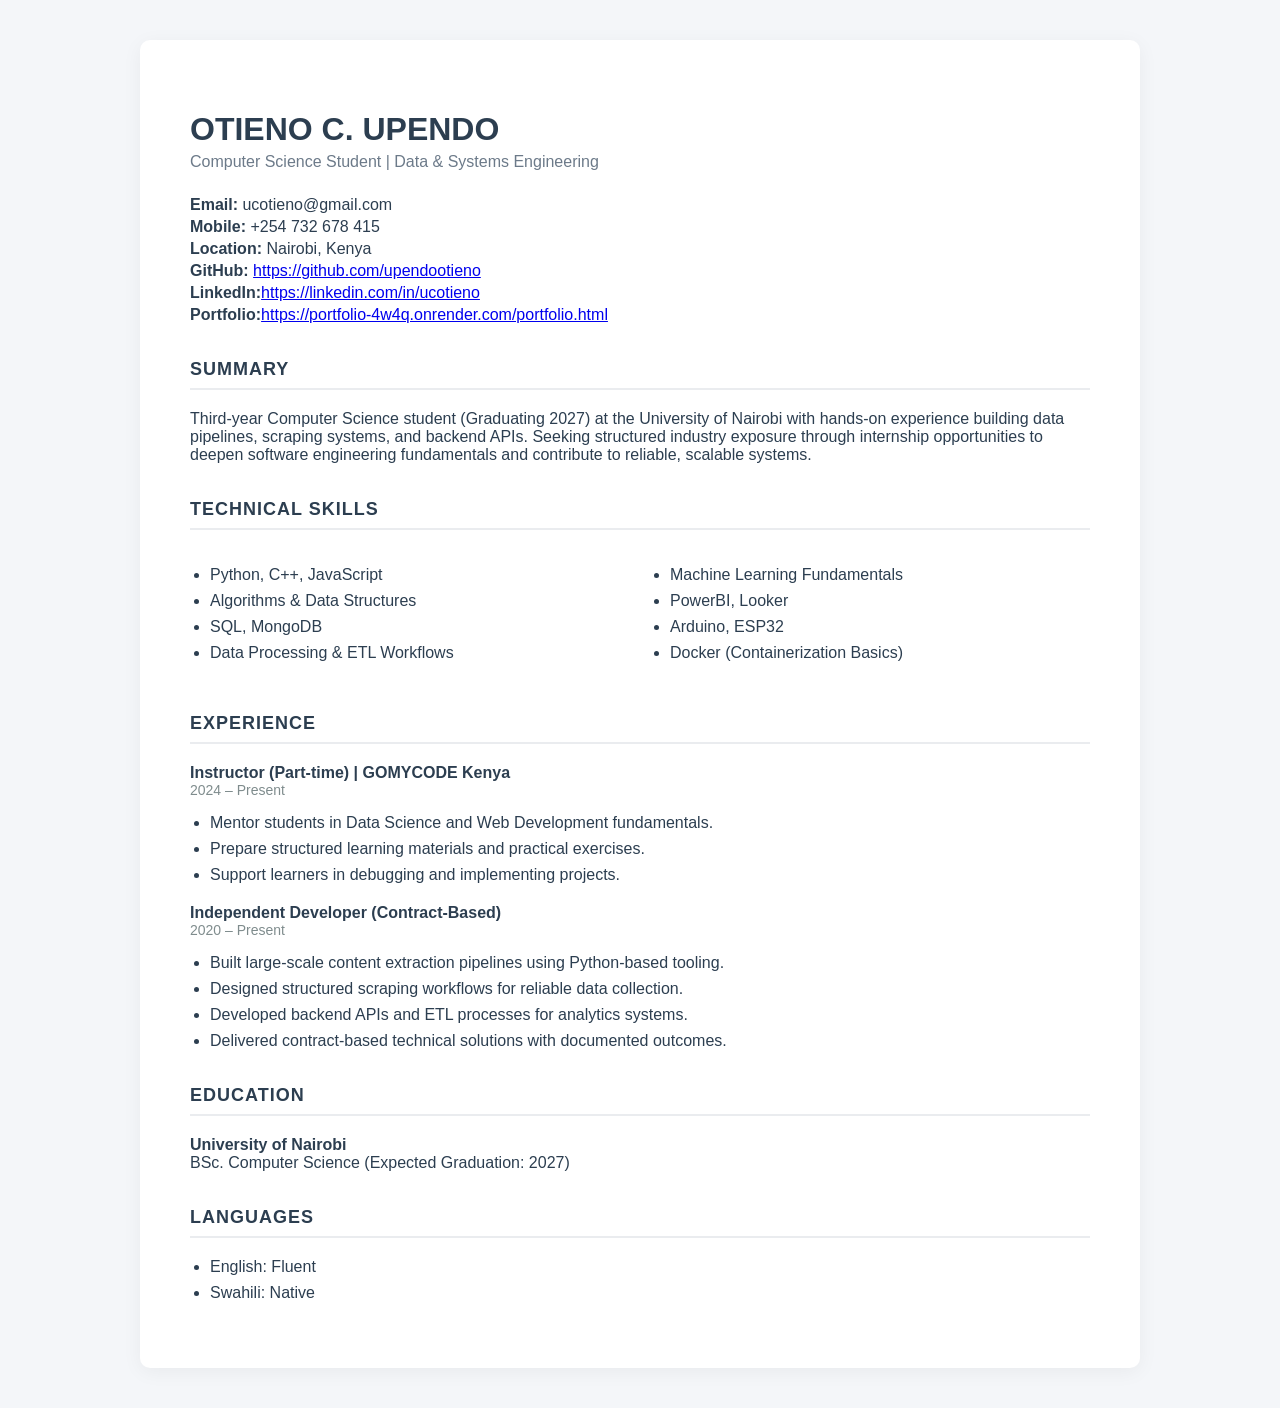
==== commit 9b463e9d: "change portfolio link" ====
--- a/index.html
+++ b/index.html
@@ -97,7 +97,7 @@
         <p><strong>Location:</strong> Nairobi, Kenya</p>
         <p><strong>GitHub:</strong> <a target="_blank" href="https://github.com/upendootieno">https://github.com/upendootieno</a></p>
         <p><strong>LinkedIn:</strong><a target="_blank" href="https://linkedin.com/in/ucotieno">https://linkedin.com/in/ucotieno</a></p>
-        <p><strong>Portfolio:</strong><a target="_blank" href="portfolio.html">https://ucotieno.co.ke</a></p>
+        <p><strong>Portfolio:</strong><a target="_blank" href="portfolio.html">https://portfolio-4w4q.onrender.com/portfolio.html</a></p>
     </div>
 
     <h2>SUMMARY</h2>
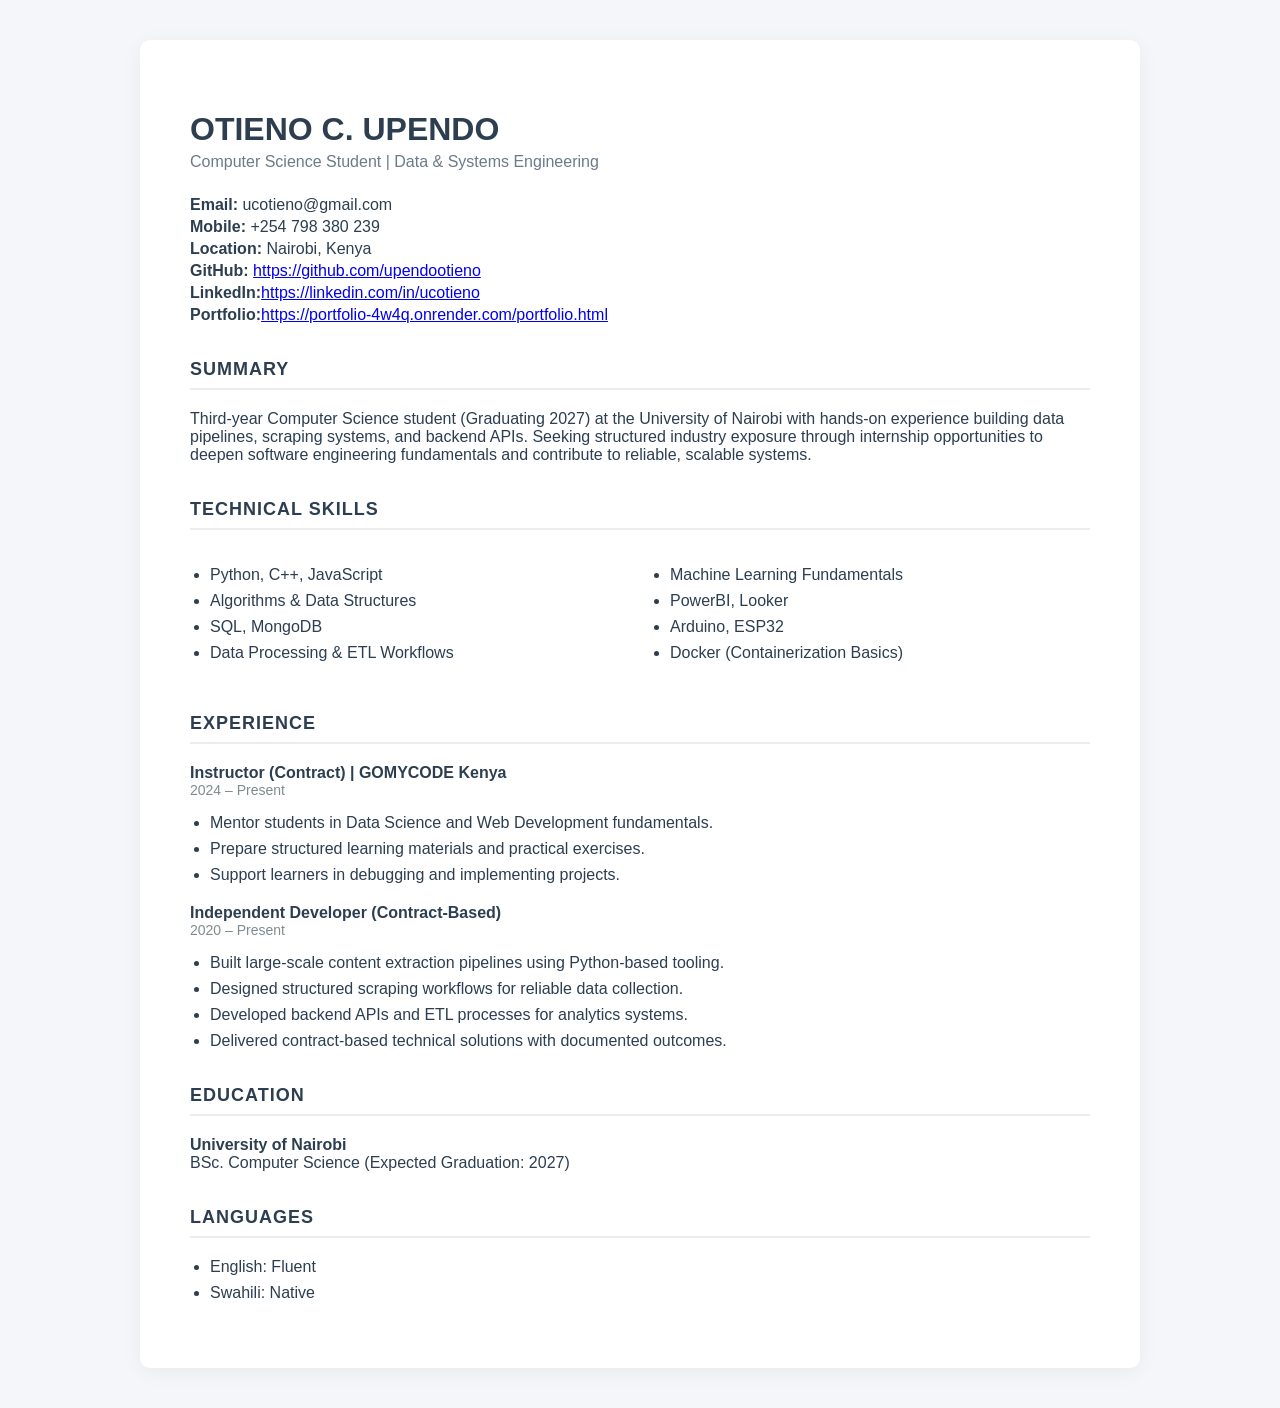
==== commit 42ae9448: "fix typo" ====
--- a/index.html
+++ b/index.html
@@ -93,11 +93,11 @@
 
     <div class="contact section">
         <p><strong>Email:</strong> ucotieno@gmail.com</p>
-        <p><strong>Mobile:</strong> +254 732 678 415</p>
+        <p><strong>Mobile:</strong> +254 798 380 239</p>
         <p><strong>Location:</strong> Nairobi, Kenya</p>
         <p><strong>GitHub:</strong> <a target="_blank" href="https://github.com/upendootieno">https://github.com/upendootieno</a></p>
         <p><strong>LinkedIn:</strong><a target="_blank" href="https://linkedin.com/in/ucotieno">https://linkedin.com/in/ucotieno</a></p>
-        <p><strong>Portfolio:</strong><a target="_blank" href="portfolio.html">https://portfolio-4w4q.onrender.com/portfolio.html</a></p>
+        <p><strong>Portfolio:</strong><a target="_blank" href="https://portfolio-4w4q.onrender.com/portfolio.html">https://portfolio-4w4q.onrender.com/portfolio.html</a></p>
     </div>
 
     <h2>SUMMARY</h2>
@@ -131,7 +131,7 @@
     <div class="section">
 
         <div class="experience-item">
-            <div class="experience-title">Instructor (Part-time) | GOMYCODE Kenya</div>
+            <div class="experience-title">Instructor (Contract) | GOMYCODE Kenya</div>
             <div class="experience-meta">2024 – Present</div>
             <ul>
                 <li>Mentor students in Data Science and Web Development fundamentals.</li>
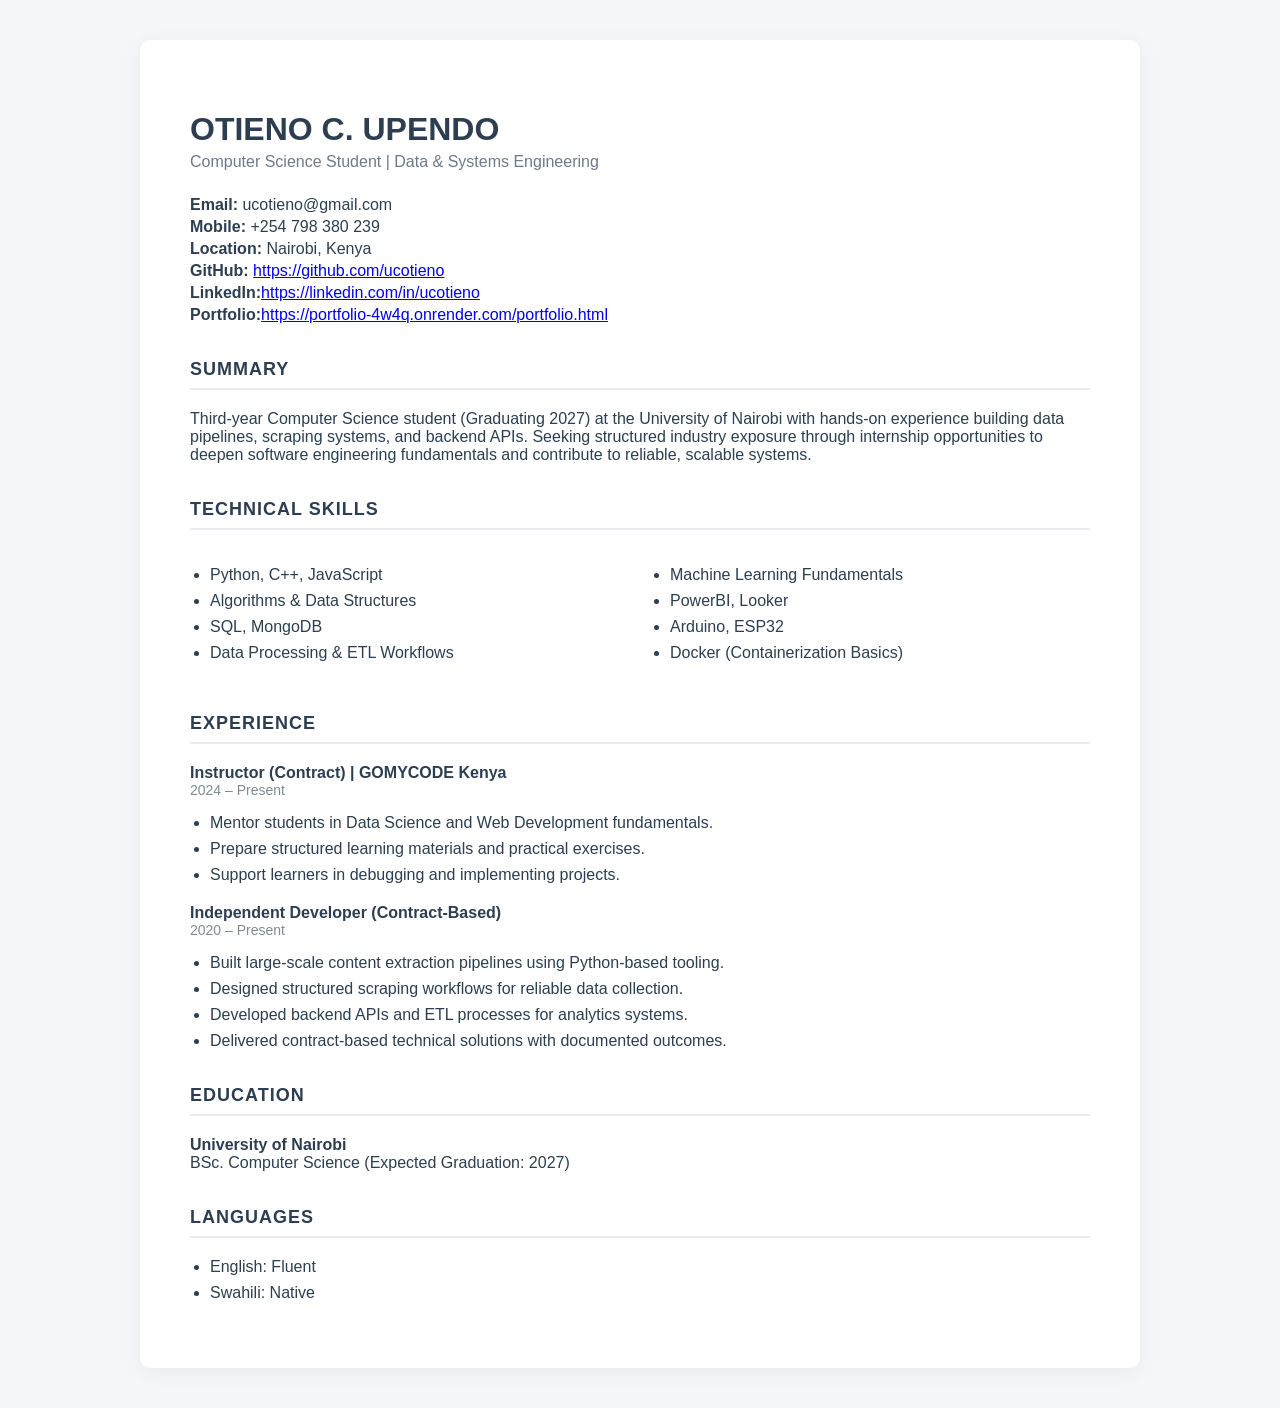
==== commit 87949a31: "update github link" ====
--- a/index.html
+++ b/index.html
@@ -95,7 +95,7 @@
         <p><strong>Email:</strong> ucotieno@gmail.com</p>
         <p><strong>Mobile:</strong> +254 798 380 239</p>
         <p><strong>Location:</strong> Nairobi, Kenya</p>
-        <p><strong>GitHub:</strong> <a target="_blank" href="https://github.com/upendootieno">https://github.com/upendootieno</a></p>
+        <p><strong>GitHub:</strong> <a target="_blank" href="https://github.com/ucotieno">https://github.com/ucotieno</a></p>
         <p><strong>LinkedIn:</strong><a target="_blank" href="https://linkedin.com/in/ucotieno">https://linkedin.com/in/ucotieno</a></p>
         <p><strong>Portfolio:</strong><a target="_blank" href="https://portfolio-4w4q.onrender.com/portfolio.html">https://portfolio-4w4q.onrender.com/portfolio.html</a></p>
     </div>
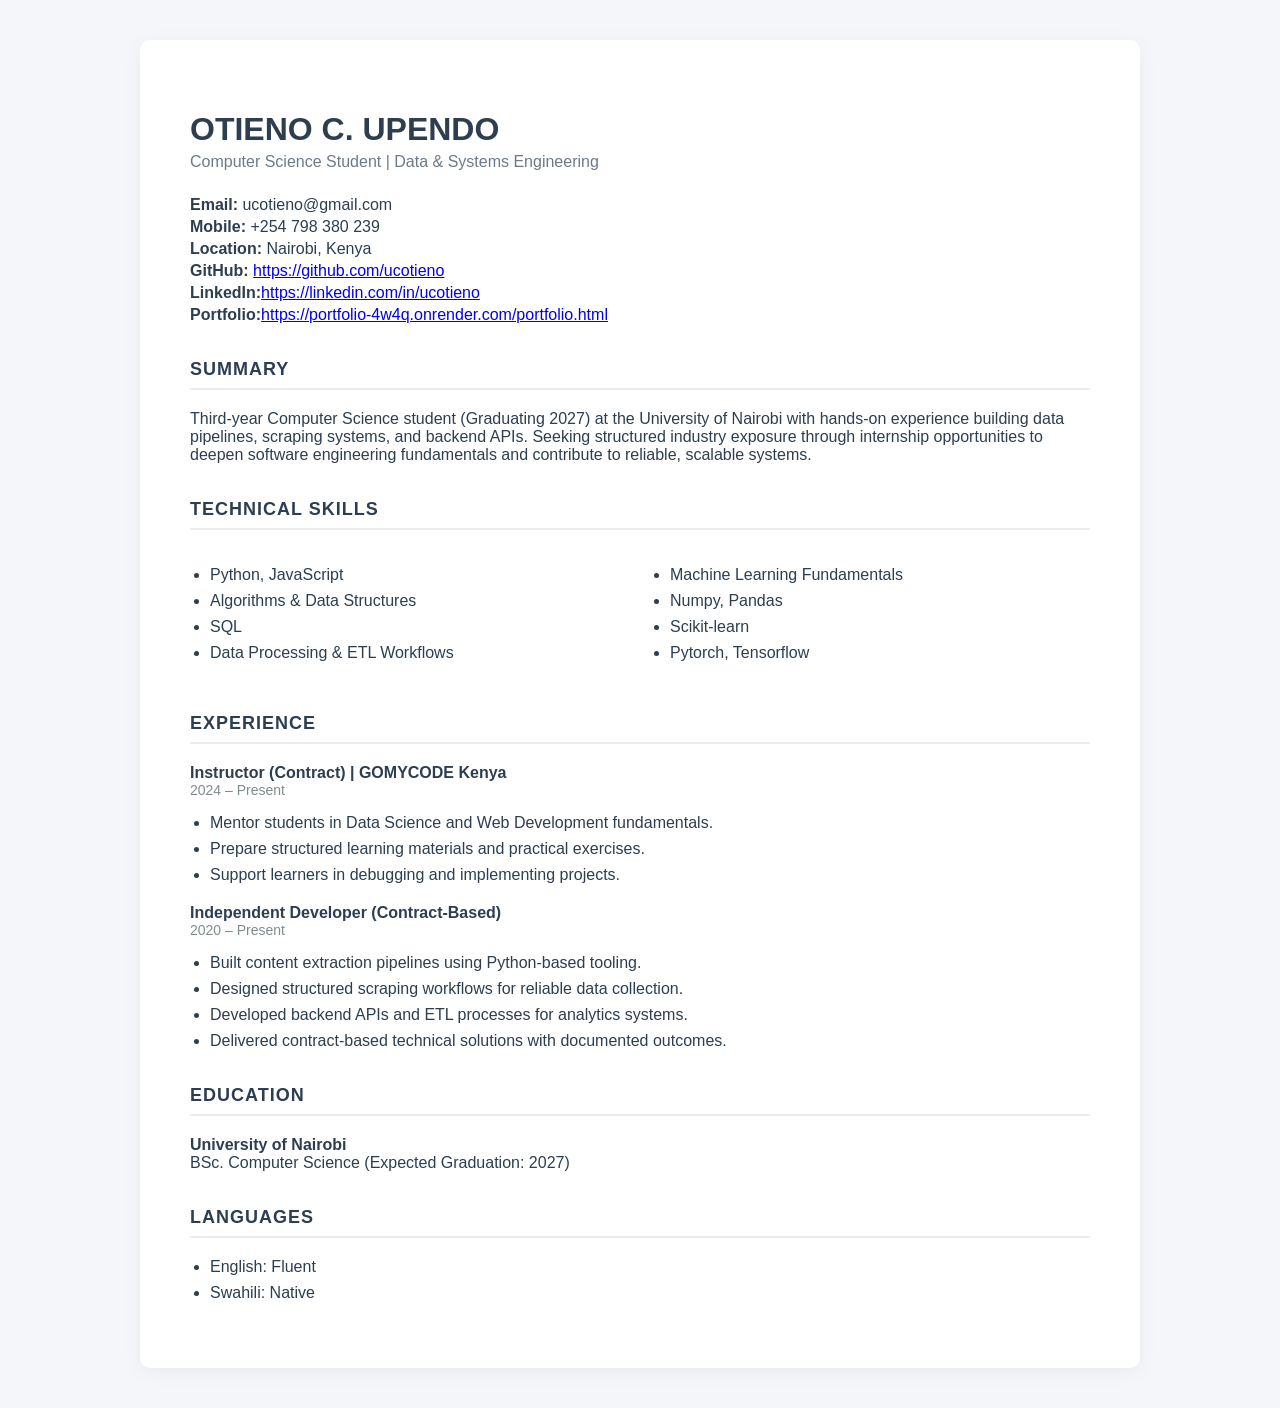
==== commit 07fb07bc: "update skills and experience" ====
--- a/index.html
+++ b/index.html
@@ -111,18 +111,18 @@
     <div class="section skills-grid">
         <div>
             <ul>
-                <li>Python, C++, JavaScript</li>
+                <li>Python, JavaScript</li>
                 <li>Algorithms & Data Structures</li>
-                <li>SQL, MongoDB</li>
+                <li>SQL</li>
                 <li>Data Processing & ETL Workflows</li>
             </ul>
         </div>
         <div>
             <ul>
                 <li>Machine Learning Fundamentals</li>
-                <li>PowerBI, Looker</li>
-                <li>Arduino, ESP32</li>
-                <li>Docker (Containerization Basics)</li>
+                <li>Numpy, Pandas</li>
+                <li>Scikit-learn</li>
+                <li>Pytorch, Tensorflow</li>
             </ul>
         </div>
     </div>
@@ -144,7 +144,7 @@
             <div class="experience-title">Independent Developer (Contract-Based)</div>
             <div class="experience-meta">2020 – Present</div>
             <ul>
-                <li>Built large-scale content extraction pipelines using Python-based tooling.</li>
+                <li>Built content extraction pipelines using Python-based tooling.</li>
                 <li>Designed structured scraping workflows for reliable data collection.</li>
                 <li>Developed backend APIs and ETL processes for analytics systems.</li>
                 <li>Delivered contract-based technical solutions with documented outcomes.</li>
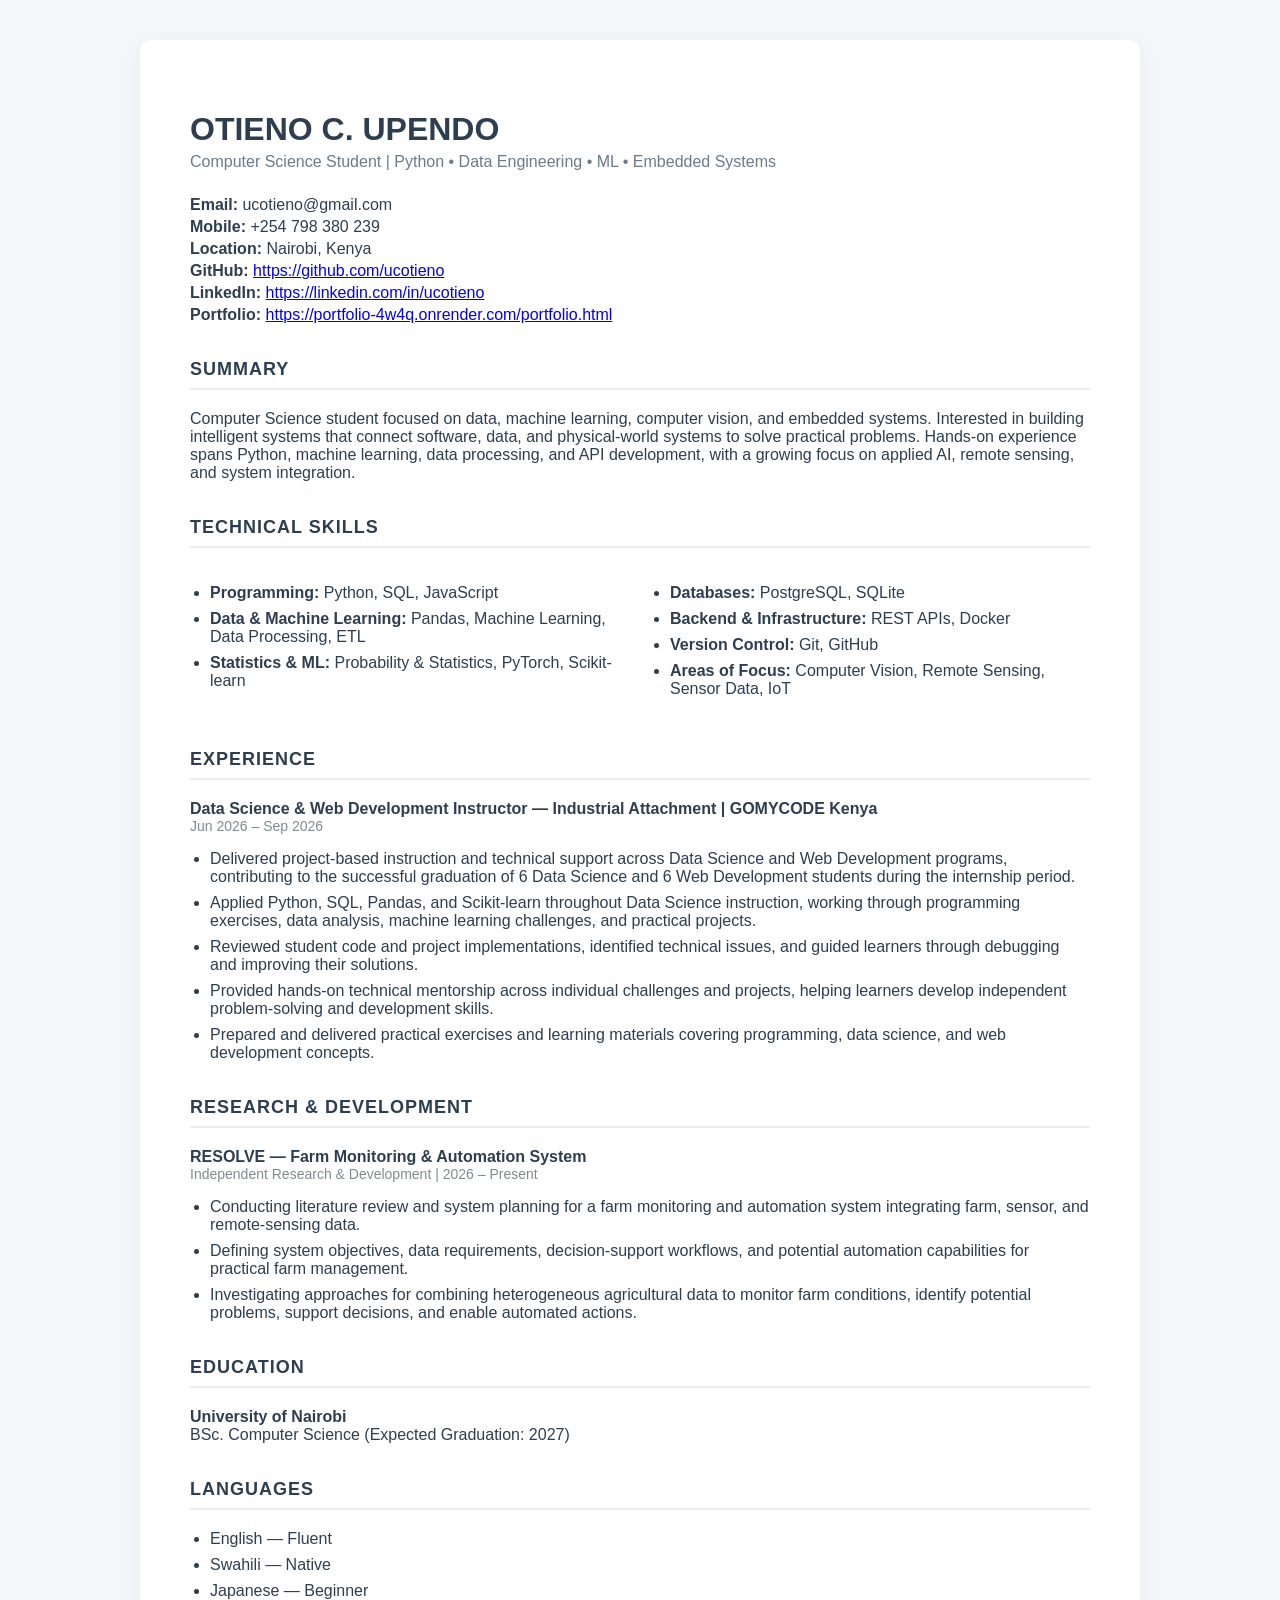
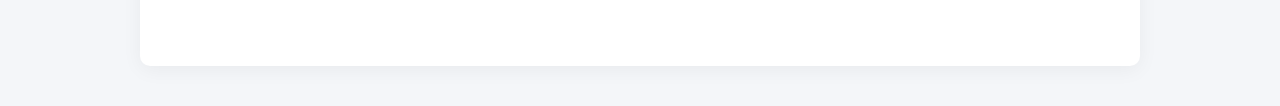
==== commit ccfa21e7: "remove dead projects" ====
--- a/index.html
+++ b/index.html
@@ -89,21 +89,26 @@
 <div class="container">
 
     <h1>OTIENO C. UPENDO</h1>
-    <div class="subtitle">Computer Science Student | Data & Systems Engineering</div>
+    <div class="subtitle">Computer Science Student | Python • Data Engineering • ML • Embedded Systems</div>
 
     <div class="contact section">
         <p><strong>Email:</strong> ucotieno@gmail.com</p>
         <p><strong>Mobile:</strong> +254 798 380 239</p>
         <p><strong>Location:</strong> Nairobi, Kenya</p>
         <p><strong>GitHub:</strong> <a target="_blank" href="https://github.com/ucotieno">https://github.com/ucotieno</a></p>
-        <p><strong>LinkedIn:</strong><a target="_blank" href="https://linkedin.com/in/ucotieno">https://linkedin.com/in/ucotieno</a></p>
-        <p><strong>Portfolio:</strong><a target="_blank" href="https://portfolio-4w4q.onrender.com/portfolio.html">https://portfolio-4w4q.onrender.com/portfolio.html</a></p>
+        <p><strong>LinkedIn:</strong> <a target="_blank" href="https://linkedin.com/in/ucotieno">https://linkedin.com/in/ucotieno</a></p>
+        <p><strong>Portfolio:</strong> <a target="_blank" href="https://portfolio-4w4q.onrender.com/portfolio.html">https://portfolio-4w4q.onrender.com/portfolio.html</a></p>
     </div>
 
     <h2>SUMMARY</h2>
     <div class="section">
         <p>
-            Third-year Computer Science student (Graduating 2027) at the University of Nairobi with hands-on experience building data pipelines, scraping systems, and backend APIs. Seeking structured industry exposure through internship opportunities to deepen software engineering fundamentals and contribute to reliable, scalable systems.
+            Computer Science student focused on data, machine learning, computer vision,
+            and embedded systems. Interested in building intelligent systems that connect
+            software, data, and physical-world systems to solve practical problems.
+            Hands-on experience spans Python, machine learning, data processing, and API
+            development, with a growing focus on applied AI, remote sensing, and system
+            integration.
         </p>
     </div>
 
@@ -111,18 +116,17 @@
     <div class="section skills-grid">
         <div>
             <ul>
-                <li>Python, JavaScript</li>
-                <li>Algorithms & Data Structures</li>
-                <li>SQL</li>
-                <li>Data Processing & ETL Workflows</li>
+                <li><strong>Programming:</strong> Python, SQL, JavaScript</li>
+                <li><strong>Data & Machine Learning:</strong> Pandas, Machine Learning, Data Processing, ETL</li>
+                <li><strong>Statistics & ML:</strong> Probability & Statistics, PyTorch, Scikit-learn</li>
             </ul>
         </div>
         <div>
             <ul>
-                <li>Machine Learning Fundamentals</li>
-                <li>Numpy, Pandas</li>
-                <li>Scikit-learn</li>
-                <li>Pytorch, Tensorflow</li>
+                <li><strong>Databases:</strong> PostgreSQL, SQLite</li>
+                <li><strong>Backend & Infrastructure:</strong> REST APIs, Docker</li>
+                <li><strong>Version Control:</strong> Git, GitHub</li>
+                <li><strong>Areas of Focus:</strong> Computer Vision, Remote Sensing, Sensor Data, IoT</li>
             </ul>
         </div>
     </div>
@@ -131,23 +135,60 @@
     <div class="section">
 
         <div class="experience-item">
-            <div class="experience-title">Instructor (Contract) | GOMYCODE Kenya</div>
-            <div class="experience-meta">2024 – Present</div>
-            <ul>
-                <li>Mentor students in Data Science and Web Development fundamentals.</li>
-                <li>Prepare structured learning materials and practical exercises.</li>
-                <li>Support learners in debugging and implementing projects.</li>
-            </ul>
-        </div>
+            <div class="experience-title">Data Science & Web Development Instructor — Industrial Attachment | GOMYCODE Kenya</div>
+            <div class="experience-meta">Jun 2026 – Sep 2026</div>
+            <ul>
+                <li>
+                    Delivered project-based instruction and technical support across Data
+                    Science and Web Development programs, contributing to the successful
+                    graduation of 6 Data Science and 6 Web Development students during
+                    the internship period.
+                </li>
+                <li>
+                    Applied Python, SQL, Pandas, and Scikit-learn throughout Data Science
+                    instruction, working through programming exercises, data analysis,
+                    machine learning challenges, and practical projects.
+                </li>
+                <li>
+                    Reviewed student code and project implementations, identified
+                    technical issues, and guided learners through debugging and improving
+                    their solutions.
+                </li>
+                <li>
+                    Provided hands-on technical mentorship across individual challenges
+                    and projects, helping learners develop independent problem-solving
+                    and development skills.
+                </li>
+                <li>
+                    Prepared and delivered practical exercises and learning materials
+                    covering programming, data science, and web development concepts.
+                </li>
+            </ul>
+        </div>
+
+    </div>
+
+    <h2>RESEARCH & DEVELOPMENT</h2>
+    <div class="section">
 
         <div class="experience-item">
-            <div class="experience-title">Independent Developer (Contract-Based)</div>
-            <div class="experience-meta">2020 – Present</div>
-            <ul>
-                <li>Built content extraction pipelines using Python-based tooling.</li>
-                <li>Designed structured scraping workflows for reliable data collection.</li>
-                <li>Developed backend APIs and ETL processes for analytics systems.</li>
-                <li>Delivered contract-based technical solutions with documented outcomes.</li>
+            <div class="experience-title">RESOLVE — Farm Monitoring & Automation System</div>
+            <div class="experience-meta">Independent Research & Development | 2026 – Present</div>
+            <ul>
+                <li>
+                    Conducting literature review and system planning for a farm monitoring
+                    and automation system integrating farm, sensor, and remote-sensing data.
+                </li>
+                <li>
+                    Defining system objectives, data requirements, decision-support
+                    workflows, and potential automation capabilities for practical farm
+                    management.
+                </li>
+                <li>
+                    Investigating approaches for combining heterogeneous agricultural
+                    data to monitor farm conditions, identify potential problems,
+                    support decisions, and enable automated actions.
+                </li>
             </ul>
         </div>
 
@@ -155,19 +196,22 @@
 
     <h2>EDUCATION</h2>
     <div class="section">
-        <p><strong>University of Nairobi</strong><br>
-        BSc. Computer Science (Expected Graduation: 2027)</p>
+        <p>
+            <strong>University of Nairobi</strong><br>
+            BSc. Computer Science (Expected Graduation: 2027)
+        </p>
     </div>
 
     <h2>LANGUAGES</h2>
     <div class="section">
         <ul>
-            <li>English: Fluent</li>
-            <li>Swahili: Native</li>
+            <li>English — Fluent</li>
+            <li>Swahili — Native</li>
+            <li>Japanese — Beginner</li>
         </ul>
     </div>
 
 </div>
 
 </body>
-</html>+</html>
